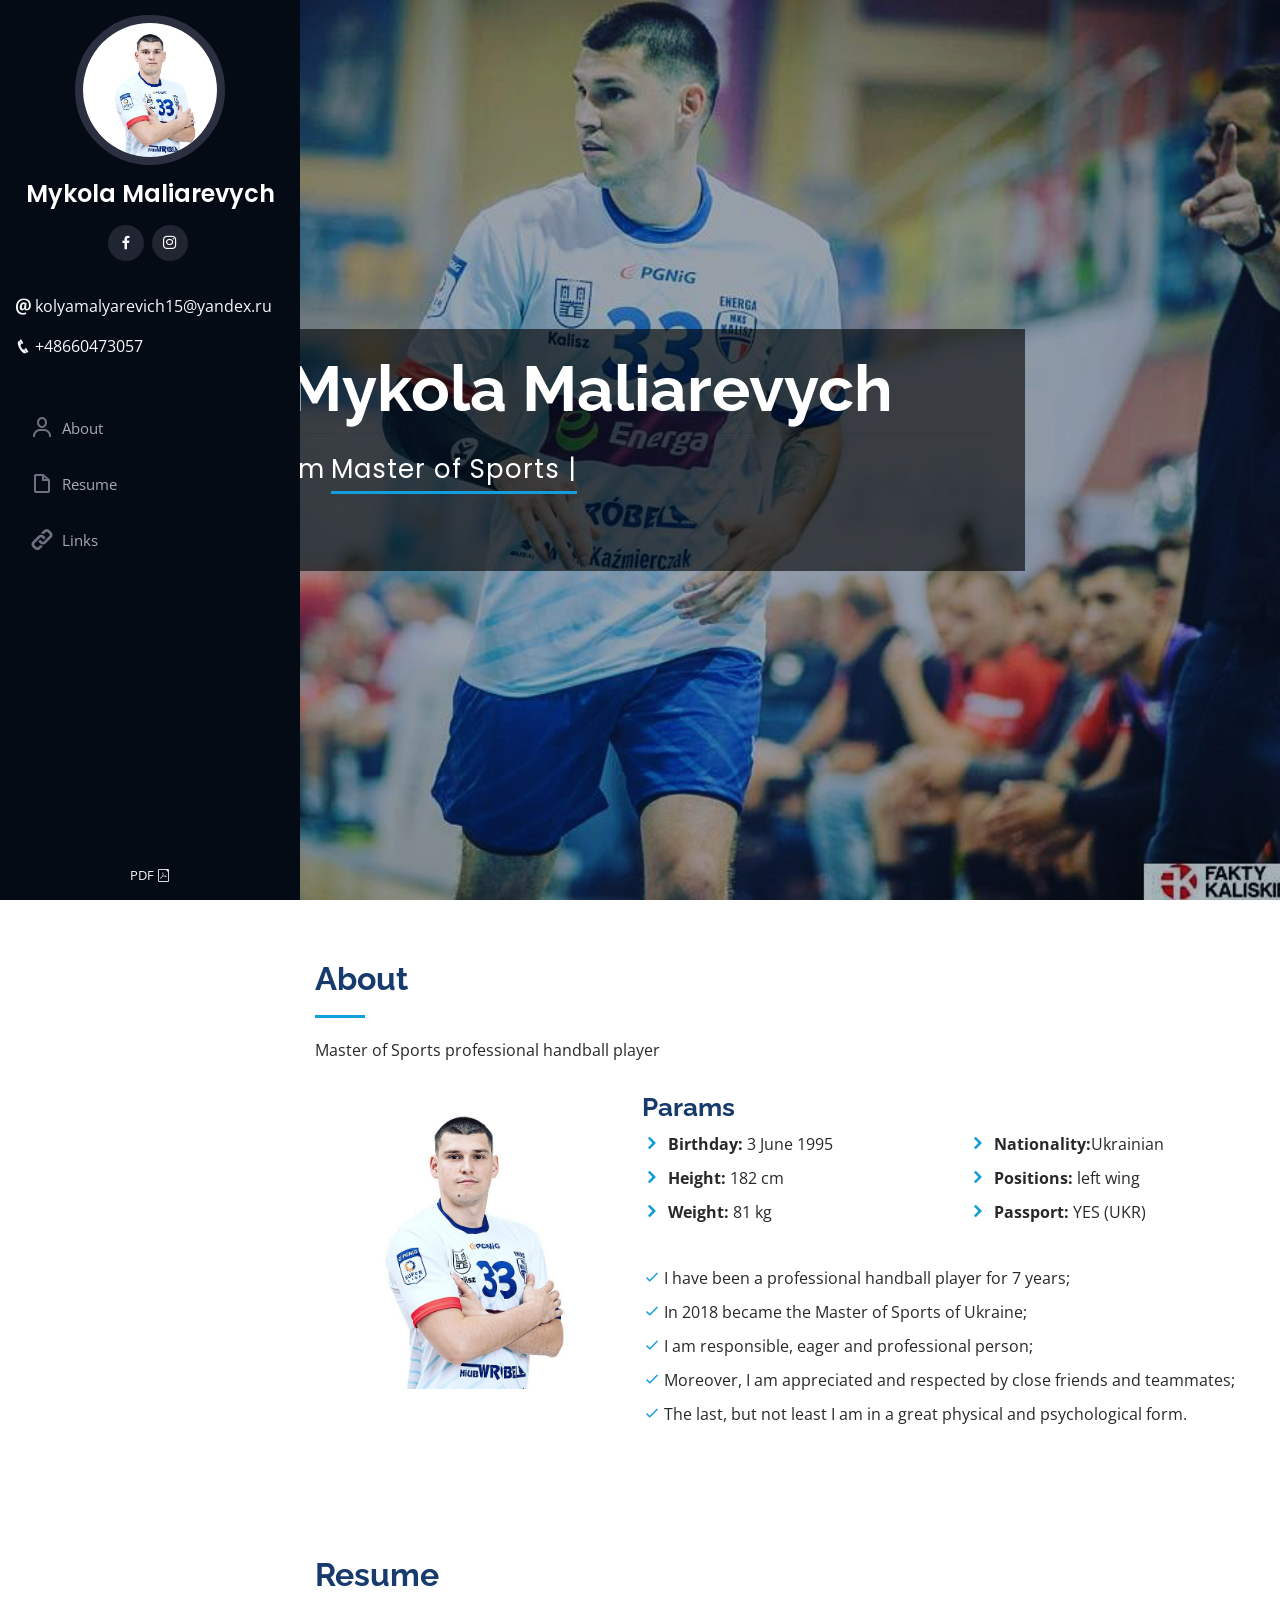
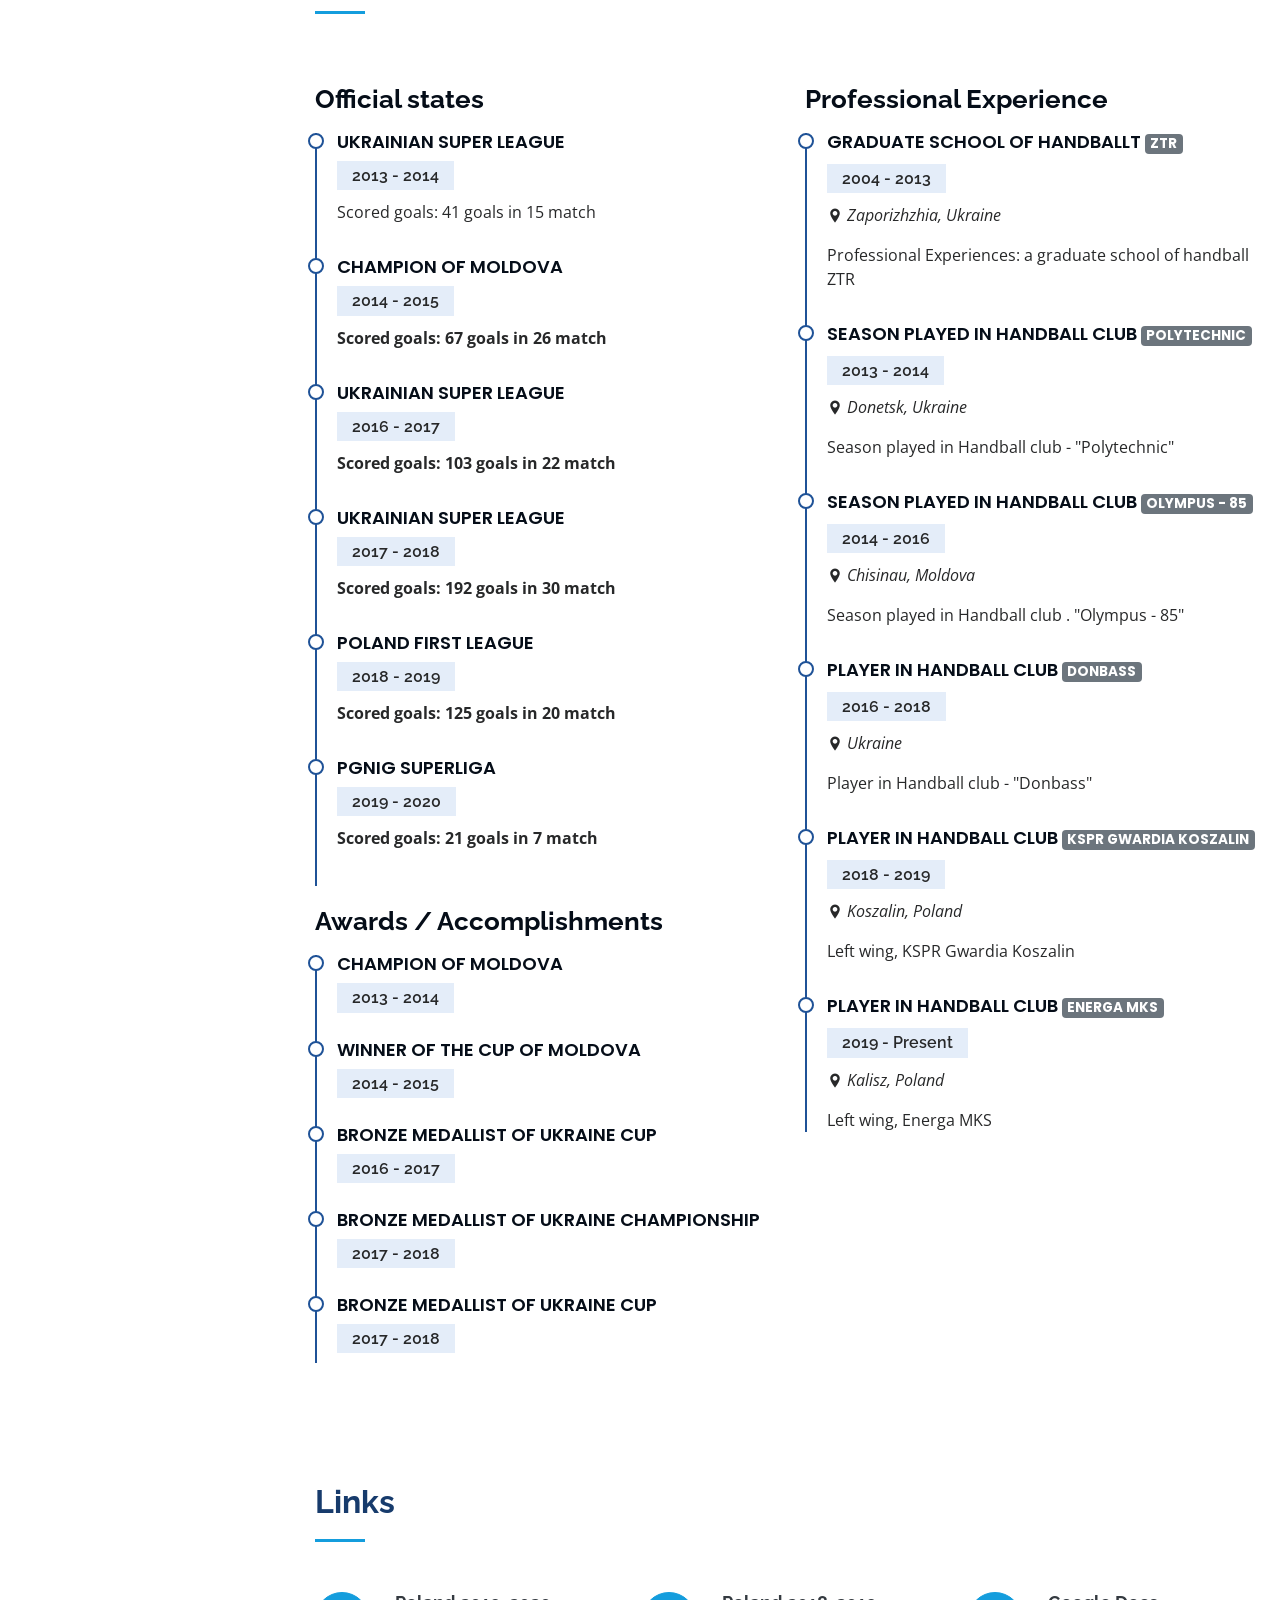
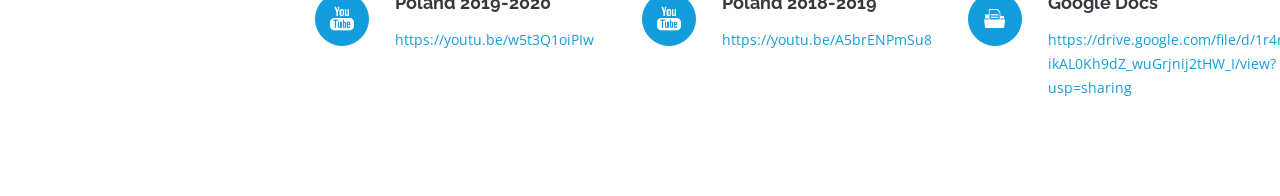
==== sergiy/index.html @ 2894f0d9 "init" ====
<!DOCTYPE html>
<html lang="en">

<head>
  <meta charset="utf-8">
  <meta content="width=device-width, initial-scale=1.0" name="viewport">

  <title>Mykola Maliarevych - CV</title>
  <meta content="" name="descriptison">
  <meta content="" name="keywords">

  <!-- Favicons -->
  <link href="assets/img/favicon.png" rel="icon">
  <link href="assets/img/apple-touch-icon.png" rel="apple-touch-icon">

  <!-- Google Fonts -->
  <link
    href="https://fonts.googleapis.com/css?family=Open+Sans:300,300i,400,400i,600,600i,700,700i|Raleway:300,300i,400,400i,500,500i,600,600i,700,700i|Poppins:300,300i,400,400i,500,500i,600,600i,700,700i"
    rel="stylesheet">

  <!-- Vendor CSS Files -->
  <link href="assets/vendor/bootstrap/css/bootstrap.min.css" rel="stylesheet">
  <link href="assets/vendor/icofont/icofont.min.css" rel="stylesheet">
  <link href="assets/vendor/boxicons/css/boxicons.min.css" rel="stylesheet">
  <link href="assets/vendor/venobox/venobox.css" rel="stylesheet">
  <link href="assets/vendor/owl.carousel/assets/owl.carousel.min.css" rel="stylesheet">
  <link href="assets/vendor/aos/aos.css" rel="stylesheet">

  <!-- Template Main CSS File -->
  <link href="assets/css/style.css" rel="stylesheet">

  <!-- =======================================================
  * Template Name: iPortfolio - v1.2.1
  * Template URL: https://bootstrapmade.com/iportfolio-bootstrap-portfolio-websites-template/
  * Author: BootstrapMade.com
  * License: https://bootstrapmade.com/license/
  ======================================================== -->
</head>

<body>
  <!-- ======= Mobile nav toggle button ======= -->
  <button type="button" class="mobile-nav-toggle d-xl-none"><i class="icofont-navigation-menu"></i></button>

  <!-- ======= Header ======= -->
  <header id="header">
    <div class="d-flex flex-column">

      <div class="profile">
        <img src="assets/img/profile-img.jpg" alt="" class="img-fluid rounded-circle">
        <h1 class="text-light"><a href="index.html">Mykola Maliarevych</a></h1>
        <div class="social-links mt-3 text-center">
          <a href="https://www.facebook.com/kolya.malyarevich" class="facebook"><i class="bx bxl-facebook"></i></a>
          <a href="https://www.instagram.com/kolya_maliarevych/" class="instagram"><i class="bx bxl-instagram"></i></a>
          <!-- <a href="#" class="linkedin"><i class="bx bxl-linkedin"></i></a> -->
        </div>
        <div>
          <p class="text-light"><i class="icofont-ui-email"> </i> <span> kolyamalyarevich15@yandex.ru</span></p>
          <p class="text-light"><i class="icofont-phone"></i></i> <span> +48660473057</span></p>
        </div>
      </div>

      <nav class="nav-menu">
        <ul>
          <!-- <li class="active"><a href="#hero"><i class="bx bx-home"></i> <span>Home</span></a></li>  -->
          <li><a href="#about"><i class="bx bx-user"></i> <span>About</span></a></li>
          <li><a href="#resume"><i class="bx bx-file-blank"></i> <span>Resume</span></a></li>
          <li><a href="#links"><i class="icofont-link"></i> Links</a></li>

        </ul>
      </nav><!-- .nav-menu -->
      <button type="button" class="mobile-nav-toggle d-xl-none"><i class="icofont-navigation-menu"></i></button>

    </div>
  </header><!-- End Header -->
  <header id="header2">
    <div class="d-flex flex-column">

      <div class="profile">
        <img src="assets/img/profile-img.jpg" alt="" class="img-fluid rounded-circle">
        <h1 class="text-light"><a href="index.html">Mykola Maliarevych</a></h1>
        <div class="social-links mt-3 text-center">
          <a href="https://www.facebook.com/kolya.malyarevich" class="facebook"><i class="bx bxl-facebook"></i></a>
          <a href="https://www.instagram.com/kolya_maliarevych/" class="instagram"><i class="bx bxl-instagram"></i></a>
          <!-- <a href="#" class="linkedin"><i class="bx bxl-linkedin"></i></a> -->
        </div>
        <hr>
        <div>
          <p class="text-light"><i class="icofont-ui-email"> </i> <span> kolyamalyarevich15@yandex.ru</span></p>
          <p class="text-light"><i class="icofont-phone"></i></i> <span> +48660473057</span></p>
        </div>
      </div>

      <nav class="nav-menu">
        <ul>
          <!-- <li class="active"><a href="#hero"><i class="bx bx-home"></i> <span>Home</span></a></li>  -->
          <li><a href="#about"><i class="bx bx-user"></i> <span>About</span></a></li>
          <li><a href="#resume"><i class="bx bx-file-blank"></i> <span>Resume</span></a></li>
          <li><a href="#links"><i class="icofont-link"></i> Links</a></li>

        </ul>
      </nav><!-- .nav-menu -->
      <button type="button" class="mobile-nav-toggle d-xl-none"><i class="icofont-navigation-menu"></i></button>

    </div>
  </header><!-- End Header -->

  <!-- ======= Hero Section ======= -->
  <section id="hero" class="d-flex flex-column justify-content-center align-items-center">
    <div class="hero-container" data-aos="fade-in">
      <h1>Mykola Maliarevych</h1>
      <hr>
      <!-- <p>I'm <b>Master of Sports professional handball player</b></p> -->
      <p>I'm <span class="typed" data-typed-items="Master of Sports professional handball player"></span></p>
    </div>
  </section><!-- End Hero -->

  <main id="main">

    <!-- ======= About Section ======= -->
    <section id="about" class="about">
      <div class="container">

        <div class="section-title">
          <h2>About</h2>
          <p>Master of Sports professional handball player</p>
        </div>

        <div class="row">
          <div class="col-lg-4" data-aos="fade-right">
            <img src="assets/img/profile-img.jpg" class="img-fluid" alt="">
          </div>
          <div class="col-lg-8 pt-4 pt-lg-0 content" data-aos="fade-left">
            <h3>Params</h3>
            <div class="row">
              <div class="col-lg-6">
                <ul>
                  <li><i class="icofont-rounded-right"></i> <strong>Birthday:</strong> 3 June 1995</li>
                  <li><i class="icofont-rounded-right"></i> <strong>Height:</strong> 182 cm</li>
                  <li><i class="icofont-rounded-right"></i> <strong>Weight:</strong> 81 kg</li>
                </ul>
              </div>
              <div class="col-lg-6">
                <ul>
                  <li><i class="icofont-rounded-right"></i> <strong>Nationality:</strong>Ukrainian</li>
                  <li><i class="icofont-rounded-right"></i> <strong>Positions:</strong> left wing</li>
                  <li><i class="icofont-rounded-right"></i> <strong>Passport:</strong> YES (UKR)</li>
                </ul>
              </div>
            </div>
            <p>
              <ul class="list-group">
                <li><i class="icofont-check-alt"></i>I have been a professional handball player for 7 years;</li>
                <li><i class="icofont-check-alt"></i>In 2018 became the Master of Sports of Ukraine;</li>
                <li><i class="icofont-check-alt"></i>I am responsible, eager and professional person;</li>
                <li><i class="icofont-check-alt"></i>Moreover, I am appreciated and respected by close friends and teammates;</li>
                <li><i class="icofont-check-alt"></i>The last, but not least I am in a great physical and psychological form.</li>
              </ul>
            </p>
          </div>
        </div>

      </div>
    </section><!-- End About Section -->

    <!-- ======= Facts Section ======= -->
    <!-- <section id="facts" class="facts">
      <div class="container">

        <div class="section-title">
          <h2>Facts</h2>
          <p>Magnam dolores commodi suscipit. Necessitatibus eius consequatur ex aliquid fuga eum quidem. Sit sint
            consectetur velit. Quisquam quos quisquam cupiditate. Et nemo qui impedit suscipit alias ea. Quia fugiat sit
            in iste officiis commodi quidem hic quas.</p>
        </div>

        <div class="row no-gutters">

          <div class="col-lg-3 col-md-6 d-md-flex align-items-md-stretch" data-aos="fade-up">
            <div class="count-box">
              <i class="icofont-simple-smile"></i>
              <span data-toggle="counter-up">232</span>
              <p><strong>Happy Clients</strong> consequuntur quae</p>
            </div>
          </div>

          <div class="col-lg-3 col-md-6 d-md-flex align-items-md-stretch" data-aos="fade-up" data-aos-delay="100">
            <div class="count-box">
              <i class="icofont-document-folder"></i>
              <span data-toggle="counter-up">521</span>
              <p><strong>Projects</strong> adipisci atque cum quia aut</p>
            </div>
          </div>

          <div class="col-lg-3 col-md-6 d-md-flex align-items-md-stretch" data-aos="fade-up" data-aos-delay="200">
            <div class="count-box">
              <i class="icofont-live-support"></i>
              <span data-toggle="counter-up">1,463</span>
              <p><strong>Hours Of Support</strong> aut commodi quaerat</p>
            </div>
          </div>

          <div class="col-lg-3 col-md-6 d-md-flex align-items-md-stretch" data-aos="fade-up" data-aos-delay="300">
            <div class="count-box">
              <i class="icofont-users-alt-5"></i>
              <span data-toggle="counter-up">15</span>
              <p><strong>Hard Workers</strong> rerum asperiores dolor</p>
            </div>
          </div>

        </div>

      </div>
    </section> -->
    <!-- End Facts Section -->

    <!-- ======= Skills Section ======= -->
    <!-- <section id="skills" class="skills section-bg">
      <div class="container">

        <div class="section-title">
          <h2>Skills</h2>
          <p>Magnam dolores commodi suscipit. Necessitatibus eius consequatur ex aliquid fuga eum quidem. Sit sint
            consectetur velit. Quisquam quos quisquam cupiditate. Et nemo qui impedit suscipit alias ea. Quia fugiat sit
            in iste officiis commodi quidem hic quas.</p>
        </div>

        <div class="row skills-content">

          <div class="col-lg-6" data-aos="fade-up">

            <div class="progress">
              <span class="skill">HTML <i class="val">100%</i></span>
              <div class="progress-bar-wrap">
                <div class="progress-bar" role="progressbar" aria-valuenow="100" aria-valuemin="0" aria-valuemax="100">
                </div>
              </div>
            </div>

            <div class="progress">
              <span class="skill">CSS <i class="val">90%</i></span>
              <div class="progress-bar-wrap">
                <div class="progress-bar" role="progressbar" aria-valuenow="90" aria-valuemin="0" aria-valuemax="100">
                </div>
              </div>
            </div>

            <div class="progress">
              <span class="skill">JavaScript <i class="val">75%</i></span>
              <div class="progress-bar-wrap">
                <div class="progress-bar" role="progressbar" aria-valuenow="75" aria-valuemin="0" aria-valuemax="100">
                </div>
              </div>
            </div>

          </div>

          <div class="col-lg-6" data-aos="fade-up" data-aos-delay="100">

            <div class="progress">
              <span class="skill">PHP <i class="val">80%</i></span>
              <div class="progress-bar-wrap">
                <div class="progress-bar" role="progressbar" aria-valuenow="80" aria-valuemin="0" aria-valuemax="100">
                </div>
              </div>
            </div>

            <div class="progress">
              <span class="skill">WordPress/CMS <i class="val">90%</i></span>
              <div class="progress-bar-wrap">
                <div class="progress-bar" role="progressbar" aria-valuenow="90" aria-valuemin="0" aria-valuemax="100">
                </div>
              </div>
            </div>

            <div class="progress">
              <span class="skill">Photoshop <i class="val">55%</i></span>
              <div class="progress-bar-wrap">
                <div class="progress-bar" role="progressbar" aria-valuenow="55" aria-valuemin="0" aria-valuemax="100">
                </div>
              </div>
            </div>

          </div>

        </div>

      </div>
    </section> -->
    <!-- End Skills Section -->

    <!-- ======= Resume Section ======= -->
    <section id="resume" class="resume">
      <div class="container">

        <div class="section-title">
          <h2>Resume</h2>
          <p></p>
        </div>

        <div class="row">
          <div class="col-lg-6" data-aos="fade-right">

            <h3 class="resume-title">Official states</h3>
            <div class="resume-item">
              <h4>Ukrainian Super league</h4>
              <h5>2013 - 2014</h5>
              <p>Scored goals: 41 goals in 15 match</p>
            </div>
            <div class="resume-item">
              <h4>Champion of Moldova</h4>
              <h5>2014 - 2015</h5>
              <p><b>Scored goals: 67 goals in 26 match</b></p>
            </div>
            <div class="resume-item">
              <h4>Ukrainian Super league</h4>
              <h5>2016 - 2017</h5>
              <p><b>Scored goals: 103 goals in 22 match</b></p>
            </div>
            <div class="resume-item">
              <h4>Ukrainian Super league</h4>
              <h5>2017 - 2018</h5>
              <p><b>Scored goals: 192 goals in 30 match</b></p>
            </div>
            <div class="resume-item">
              <h4>Poland first league</h4>
              <h5>2018 - 2019</h5>
              <p><b>Scored goals: 125 goals in 20 match</b></p>
            </div>
            <div class="resume-item">
              <h4>PGNiG Superliga</h4>
              <h5>2019 - 2020</h5>
              <p><b>Scored goals: 21 goals in 7 match</b></p>
            </div>
            
            <h3 class="resume-title">Awards / Accomplishments</h3>
            <div class="resume-item">
              <h4>Champion of Moldova</h4>
              <h5>2013 - 2014</h5>
            </div>
            <div class="resume-item">
              <h4>Winner of the Cup of Moldova</h4>
              <h5>2014 - 2015</h5>
            </div>
            <div class="resume-item">
              <h4>Bronze medallist of Ukraine Cup</h4>
              <h5>2016 - 2017</h5>
            </div>
            <div class="resume-item">
              <h4>Bronze medallist of Ukraine championship</h4>
              <h5>2017 - 2018</h5>
            </div>
            <div class="resume-item">
              <h4>Bronze medallist of Ukraine Cup</h4>
              <h5>2017 - 2018</h5>
            </div>
          </div>
          <div class="col-lg-6" data-aos="fade-left" data-aos-delay="100">
            <h3 class="resume-title">Professional Experience</h3>
            <div class="resume-item">
              <h4>Graduate School of Handballt <span class="badge badge-secondary">ZTR</span></h4>
              <h5>2004 - 2013</h5>
              <p><i class="icofont-location-pin"></i> <em> Zaporizhzhia, Ukraine</em></p>
              <p>Professional Experiences: a graduate school of handball ZTR</p>
            </div>
            <div class="resume-item">
              <h4>Season Played in Handball club <span class="badge badge-secondary">Polytechnic</span></h4>
              <h5>2013 - 2014</h5>
              <p><i class="icofont-location-pin"></i> <em> Donetsk, Ukraine</em></p>
              <p>Season played in Handball club - "Polytechnic"</p>
            </div>
            <div class="resume-item">
              <h4>Season Played in Handball club <span class="badge badge-secondary">Olympus - 85</span></h4>
              <h5>2014 - 2016</h5>
              <p><i class="icofont-location-pin"></i> <em> Chisinau, Moldova</em></p>
              <p>Season played in Handball club . "Olympus - 85"</p>
            </div>
            <div class="resume-item">
              <h4>Player in Handball club <span class="badge badge-secondary">Donbass</span></h4>
              <h5>2016 - 2018</h5>
              <p><i class="icofont-location-pin"></i> <em> Ukraine</em></p>
              <p>Player in Handball club - "Donbass"</p>
            </div>
            <div class="resume-item">
              <h4>Player in Handball club <span class="badge badge-secondary">KSPR Gwardia Koszalin</span></h4>
              <h5>2018 - 2019</h5>
              <p><i class="icofont-location-pin"></i> <em> Koszalin, Poland</em></p>
              <p>Left wing, KSPR Gwardia Koszalin</p>
            </div>
            <div class="resume-item">
              <h4>Player in Handball club <span class="badge badge-secondary">Energa MKS</span></h4>
              <h5>2019 - Present</h5>
              <p><i class="icofont-location-pin"></i> <em> Kalisz, Poland</em></p>
              <p>Left wing, Energa MKS</p>
            </div>
          </div>
        </div>

      </div>
    </section><!-- End Resume Section -->

    <!-- ======= Portfolio Section ======= -->
    <!-- <section id="portfolio" class="portfolio section-bg">
      <div class="container">

        <div class="section-title">
          <h2>Portfolio</h2>
          <p>Magnam dolores commodi suscipit. Necessitatibus eius consequatur ex aliquid fuga eum quidem. Sit sint consectetur velit. Quisquam quos quisquam cupiditate. Et nemo qui impedit suscipit alias ea. Quia fugiat sit in iste officiis commodi quidem hic quas.</p>
        </div>

        <div class="row" data-aos="fade-up">
          <div class="col-lg-12 d-flex justify-content-center">
            <ul id="portfolio-flters">
              <li data-filter="*" class="filter-active">All</li>
              <li data-filter=".filter-app">App</li>
              <li data-filter=".filter-card">Card</li>
              <li data-filter=".filter-web">Web</li>
            </ul>
          </div>
        </div>

        <div class="row portfolio-container" data-aos="fade-up" data-aos-delay="100">

          <div class="col-lg-4 col-md-6 portfolio-item filter-app">
            <div class="portfolio-wrap">
              <img src="assets/img/portfolio/portfolio-1.jpg" class="img-fluid" alt="">
              <div class="portfolio-links">
                <a href="assets/img/portfolio/portfolio-1.jpg" data-gall="portfolioGallery" class="venobox" title="App 1"><i class="bx bx-plus"></i></a>
                <a href="#" title="More Details"><i class="bx bx-link"></i></a>
              </div>
            </div>
          </div>

          <div class="col-lg-4 col-md-6 portfolio-item filter-web">
            <div class="portfolio-wrap">
              <img src="assets/img/portfolio/portfolio-2.jpg" class="img-fluid" alt="">
              <div class="portfolio-links">
                <a href="assets/img/portfolio/portfolio-2.jpg" data-gall="portfolioGallery" class="venobox" title="Web 3"><i class="bx bx-plus"></i></a>
                <a href="#" title="More Details"><i class="bx bx-link"></i></a>
              </div>
            </div>
          </div>

          <div class="col-lg-4 col-md-6 portfolio-item filter-app">
            <div class="portfolio-wrap">
              <img src="assets/img/portfolio/portfolio-3.jpg" class="img-fluid" alt="">
              <div class="portfolio-links">
                <a href="assets/img/portfolio/portfolio-3.jpg" data-gall="portfolioGallery" class="venobox" title="App 2"><i class="bx bx-plus"></i></a>
                <a href="#" title="More Details"><i class="bx bx-link"></i></a>
              </div>
            </div>
          </div>

          <div class="col-lg-4 col-md-6 portfolio-item filter-card">
            <div class="portfolio-wrap">
              <img src="assets/img/portfolio/portfolio-4.jpg" class="img-fluid" alt="">
              <div class="portfolio-links">
                <a href="assets/img/portfolio/portfolio-4.jpg" data-gall="portfolioGallery" class="venobox" title="Card 2"><i class="bx bx-plus"></i></a>
                <a href="#" title="More Details"><i class="bx bx-link"></i></a>
              </div>
            </div>
          </div>

          <div class="col-lg-4 col-md-6 portfolio-item filter-web">
            <div class="portfolio-wrap">
              <img src="assets/img/portfolio/portfolio-5.jpg" class="img-fluid" alt="">
              <div class="portfolio-links">
                <a href="assets/img/portfolio/portfolio-5.jpg" data-gall="portfolioGallery" class="venobox" title="Web 2"><i class="bx bx-plus"></i></a>
                <a href="#" title="More Details"><i class="bx bx-link"></i></a>
              </div>
            </div>
          </div>

          <div class="col-lg-4 col-md-6 portfolio-item filter-app">
            <div class="portfolio-wrap">
              <img src="assets/img/portfolio/portfolio-6.jpg" class="img-fluid" alt="">
              <div class="portfolio-links">
                <a href="assets/img/portfolio/portfolio-6.jpg" data-gall="portfolioGallery" class="venobox" title="App 3"><i class="bx bx-plus"></i></a>
                <a href="#" title="More Details"><i class="bx bx-link"></i></a>
              </div>
            </div>
          </div>

          <div class="col-lg-4 col-md-6 portfolio-item filter-card">
            <div class="portfolio-wrap">
              <img src="assets/img/portfolio/portfolio-7.jpg" class="img-fluid" alt="">
              <div class="portfolio-links">
                <a href="assets/img/portfolio/portfolio-7.jpg" data-gall="portfolioGallery" class="venobox" title="Card 1"><i class="bx bx-plus"></i></a>
                <a href="#" title="More Details"><i class="bx bx-link"></i></a>
              </div>
            </div>
          </div>

          <div class="col-lg-4 col-md-6 portfolio-item filter-card">
            <div class="portfolio-wrap">
              <img src="assets/img/portfolio/portfolio-8.jpg" class="img-fluid" alt="">
              <div class="portfolio-links">
                <a href="assets/img/portfolio/portfolio-8.jpg" data-gall="portfolioGallery" class="venobox" title="Card 3"><i class="bx bx-plus"></i></a>
                <a href="#" title="More Details"><i class="bx bx-link"></i></a>
              </div>
            </div>
          </div>

          <div class="col-lg-4 col-md-6 portfolio-item filter-web">
            <div class="portfolio-wrap">
              <img src="assets/img/portfolio/portfolio-9.jpg" class="img-fluid" alt="">
              <div class="portfolio-links">
                <a href="assets/img/portfolio/portfolio-9.jpg" data-gall="portfolioGallery" class="venobox" title="Web 3"><i class="bx bx-plus"></i></a>
                <a href="#" title="More Details"><i class="bx bx-link"></i></a>
              </div>
            </div>
          </div>

        </div>

      </div>
    </section> -->
    <!-- End Portfolio Section -->

    <!-- ======= Services Section ======= -->
    <section id="links" class="services">
      <div class="container">

        <div class="section-title">
          <h2>Links</h2>
        </div>

        <div class="row">
          <div class="col-lg-4 col-md-6 icon-box" data-aos="fade-up">
            <a href="https://youtu.be/w5t3Q1oiPIw"><div class="icon"><i class="icofont-brand-youtube"></i></div></a>
            <h4 class="title"><a href="https://youtu.be/w5t3Q1oiPIw">Poland 2019-2020</a></h4>
            <p class="description"><a href="https://youtu.be/w5t3Q1oiPIw">https://youtu.be/w5t3Q1oiPIw</a></p>
          </div>
          <div class="col-lg-4 col-md-6 icon-box" data-aos="fade-up">
            <a href="https://youtu.be/A5brENPmSu8"><div class="icon"><i class="icofont-brand-youtube"></i></div></a>
            <h4 class="title"><a href="https://youtu.be/A5brENPmSu8">Poland 2018-2019</a></h4>
            <p class="description"><a href="https://youtu.be/A5brENPmSu8">https://youtu.be/A5brENPmSu8</a></p>
          </div>
          <div class="col-lg-4 col-md-6 icon-box" data-aos="fade-up" data-aos-delay="100">
            <a href="https://drive.google.com/file/d/1r4r_bP-ikAL0Kh9dZ_wuGrjnij2tHW_I/view?usp=sharing"></a><div class="icon"><i class="icofont-document-folder"></i></div><a href="https://drive.google.com/file/d/1r4r_bP-ikAL0Kh9dZ_wuGrjnij2tHW_I/view?usp=sharing"></a>
            <h4 class="title"><a href="https://drive.google.com/file/d/1r4r_bP-ikAL0Kh9dZ_wuGrjnij2tHW_I/view?usp=sharing">Google Docs</a></h4>
            <p class="description"><a href="https://drive.google.com/file/d/1r4r_bP-ikAL0Kh9dZ_wuGrjnij2tHW_I/view?usp=sharing">https://drive.google.com/file/d/1r4r_bP-ikAL0Kh9dZ_wuGrjnij2tHW_I/view?usp=sharing</a></p>
          </div>
        </div>

      </div>
    </section><!-- End Services Section -->

    <!-- ======= Testimonials Section ======= -->
    <!-- <section id="testimonials" class="testimonials section-bg">
      <div class="container">

        <div class="section-title">
          <h2>Testimonials</h2>
          <p>Magnam dolores commodi suscipit. Necessitatibus eius consequatur ex aliquid fuga eum quidem. Sit sint consectetur velit. Quisquam quos quisquam cupiditate. Et nemo qui impedit suscipit alias ea. Quia fugiat sit in iste officiis commodi quidem hic quas.</p>
        </div>

        <div class="owl-carousel testimonials-carousel">

          <div class="testimonial-item" data-aos="fade-up">
            <p>
              <i class="bx bxs-quote-alt-left quote-icon-left"></i>
              Proin iaculis purus consequat sem cure digni ssim donec porttitora entum suscipit rhoncus. Accusantium quam, ultricies eget id, aliquam eget nibh et. Maecen aliquam, risus at semper.
              <i class="bx bxs-quote-alt-right quote-icon-right"></i>
            </p>
            <img src="assets/img/testimonials/testimonials-1.jpg" class="testimonial-img" alt="">
            <h3>Saul Goodman</h3>
            <h4>Ceo &amp; Founder</h4>
          </div>

          <div class="testimonial-item" data-aos="fade-up" data-aos-delay="100">
            <p>
              <i class="bx bxs-quote-alt-left quote-icon-left"></i>
              Export tempor illum tamen malis malis eram quae irure esse labore quem cillum quid cillum eram malis quorum velit fore eram velit sunt aliqua noster fugiat irure amet legam anim culpa.
              <i class="bx bxs-quote-alt-right quote-icon-right"></i>
            </p>
            <img src="assets/img/testimonials/testimonials-2.jpg" class="testimonial-img" alt="">
            <h3>Sara Wilsson</h3>
            <h4>Designer</h4>
          </div>

          <div class="testimonial-item" data-aos="fade-up" data-aos-delay="200">
            <p>
              <i class="bx bxs-quote-alt-left quote-icon-left"></i>
              Enim nisi quem export duis labore cillum quae magna enim sint quorum nulla quem veniam duis minim tempor labore quem eram duis noster aute amet eram fore quis sint minim.
              <i class="bx bxs-quote-alt-right quote-icon-right"></i>
            </p>
            <img src="assets/img/testimonials/testimonials-3.jpg" class="testimonial-img" alt="">
            <h3>Jena Karlis</h3>
            <h4>Store Owner</h4>
          </div>

          <div class="testimonial-item" data-aos="fade-up" data-aos-delay="300">
            <p>
              <i class="bx bxs-quote-alt-left quote-icon-left"></i>
              Fugiat enim eram quae cillum dolore dolor amet nulla culpa multos export minim fugiat minim velit minim dolor enim duis veniam ipsum anim magna sunt elit fore quem dolore labore illum veniam.
              <i class="bx bxs-quote-alt-right quote-icon-right"></i>
            </p>
            <img src="assets/img/testimonials/testimonials-4.jpg" class="testimonial-img" alt="">
            <h3>Matt Brandon</h3>
            <h4>Freelancer</h4>
          </div>

          <div class="testimonial-item" data-aos="fade-up" data-aos-delay="400">
            <p>
              <i class="bx bxs-quote-alt-left quote-icon-left"></i>
              Quis quorum aliqua sint quem legam fore sunt eram irure aliqua veniam tempor noster veniam enim culpa labore duis sunt culpa nulla illum cillum fugiat legam esse veniam culpa fore nisi cillum quid.
              <i class="bx bxs-quote-alt-right quote-icon-right"></i>
            </p>
            <img src="assets/img/testimonials/testimonials-5.jpg" class="testimonial-img" alt="">
            <h3>John Larson</h3>
            <h4>Entrepreneur</h4>
          </div>

        </div>

      </div>
    </section> -->
    <!-- End Testimonials Section -->

    <!-- ======= Contact Section ======= -->
    <!-- <section id="contact" class="contact">
      <div class="container">

        <div class="section-title">
          <h2>Contact</h2>
          <p>Magnam dolores commodi suscipit. Necessitatibus eius consequatur ex aliquid fuga eum quidem. Sit sint consectetur velit. Quisquam quos quisquam cupiditate. Et nemo qui impedit suscipit alias ea. Quia fugiat sit in iste officiis commodi quidem hic quas.</p>
        </div>

        <div class="row" data-aos="fade-in">

          <div class="col-lg-5 d-flex align-items-stretch">
            <div class="info">
              <div class="address">
                <i class="icofont-google-map"></i>
                <h4>Location:</h4>
                <p>A108 Adam Street, New York, NY 535022</p>
              </div>

              <div class="email">
                <i class="icofont-envelope"></i>
                <h4>Email:</h4>
                <p>info@example.com</p>
              </div>

              <div class="phone">
                <i class="icofont-phone"></i>
                <h4>Call:</h4>
                <p>+1 5589 55488 55s</p>
              </div>

              <iframe src="https://www.google.com/maps/embed?pb=!1m14!1m8!1m3!1d12097.433213460943!2d-74.0062269!3d40.7101282!3m2!1i1024!2i768!4f13.1!3m3!1m2!1s0x0%3A0xb89d1fe6bc499443!2sDowntown+Conference+Center!5e0!3m2!1smk!2sbg!4v1539943755621" frameborder="0" style="border:0; width: 100%; height: 290px;" allowfullscreen></iframe>
            </div>

          </div>

          <div class="col-lg-7 mt-5 mt-lg-0 d-flex align-items-stretch">
            <form action="forms/contact.php" method="post" role="form" class="php-email-form">
              <div class="form-row">
                <div class="form-group col-md-6">
                  <label for="name">Your Name</label>
                  <input type="text" name="name" class="form-control" id="name" data-rule="minlen:4" data-msg="Please enter at least 4 chars" />
                  <div class="validate"></div>
                </div>
                <div class="form-group col-md-6">
                  <label for="name">Your Email</label>
                  <input type="email" class="form-control" name="email" id="email" data-rule="email" data-msg="Please enter a valid email" />
                  <div class="validate"></div>
                </div>
              </div>
              <div class="form-group">
                <label for="name">Subject</label>
                <input type="text" class="form-control" name="subject" id="subject" data-rule="minlen:4" data-msg="Please enter at least 8 chars of subject" />
                <div class="validate"></div>
              </div>
              <div class="form-group">
                <label for="name">Message</label>
                <textarea class="form-control" name="message" rows="10" data-rule="required" data-msg="Please write something for us"></textarea>
                <div class="validate"></div>
              </div>
              <div class="mb-3">
                <div class="loading">Loading</div>
                <div class="error-message"></div>
                <div class="sent-message">Your message has been sent. Thank you!</div>
              </div>
              <div class="text-center"><button type="submit">Send Message</button></div>
            </form>
          </div>

        </div>

      </div>
    </section>
    End Contact Section -->

  </main><!-- End #main -->

  <!-- ======= Footer ======= -->
  <footer id="footer">
    <div class="container">
      <div class="copyright">
        <!-- &copy; Copyright <strong><span>iPortfolio</span></strong> -->
      </div>
      <div class="credits">
        <!-- All the links in the footer should remain intact. -->
        <!-- You can delete the links only if you purchased the pro version. -->
        <!-- Licensing information: https://bootstrapmade.com/license/ -->
        <!-- Purchase the pro version with working PHP/AJAX contact form: https://bootstrapmade.com/iportfolio-bootstrap-portfolio-websites-template/ -->
        <a href="Mykola Maliarevych - CV.pdf" class="text-light">PDF  <i class="icofont-file-pdf"></i> </a>
      </div>
    </div>
  </footer><!-- End  Footer -->

  <a href="#" class="back-to-top"><i class="icofont-simple-up"></i></a>

  <!-- Vendor JS Files -->
  <script src="assets/vendor/jquery/jquery.min.js"></script>
  <script src="assets/vendor/bootstrap/js/bootstrap.bundle.min.js"></script>
  <script src="assets/vendor/jquery.easing/jquery.easing.min.js"></script>
  <script src="assets/vendor/php-email-form/validate.js"></script>
  <script src="assets/vendor/waypoints/jquery.waypoints.min.js"></script>
  <script src="assets/vendor/counterup/counterup.min.js"></script>
  <script src="assets/vendor/isotope-layout/isotope.pkgd.min.js"></script>
  <script src="assets/vendor/venobox/venobox.min.js"></script>
  <script src="assets/vendor/owl.carousel/owl.carousel.min.js"></script>
  <script src="assets/vendor/typed.js/typed.min.js"></script>
  <script src="assets/vendor/aos/aos.js"></script>

  <!-- Template Main JS File -->
  <script src="assets/js/main.js"></script>

</body>

</html>
---- sergiy/assets/css/style.css ----
/**
* Template Name: iPortfolio - v1.2.1
* Template URL: https://bootstrapmade.com/iportfolio-bootstrap-portfolio-websites-template/
* Author: BootstrapMade.com
* License: https://bootstrapmade.com/license/
*/

/*--------------------------------------------------------------
# General
--------------------------------------------------------------*/
body {
  font-family: "Open Sans", sans-serif;
  color: #272829;
}

a {
  color: #149ddd;
}

a:hover {
  color: #37b3ed;
  text-decoration: none;
}

h1, h2, h3, h4, h5, h6 {
  font-family: "Raleway", sans-serif;
}

/*--------------------------------------------------------------
# Back to top button
--------------------------------------------------------------*/
.back-to-top {
  position: fixed;
  display: none;
  width: 40px;
  height: 40px;
  border-radius: 50px;
  right: 15px;
  bottom: 15px;
  background: #149ddd;
  color: #fff;
  transition: display 0.5s ease-in-out;
  z-index: 99999;
}

.back-to-top i {
  font-size: 24px;
  position: absolute;
  top: 7px;
  left: 8px;
}

.back-to-top:hover {
  color: #fff;
  background: #2eafec;
  transition: background 0.2s ease-in-out;
}

/*--------------------------------------------------------------
# Header
--------------------------------------------------------------*/
#header {
  position: absolute;
  top: 0;
  left: 0;
  bottom: 0;
  width: 300px;
  transition: all ease-in-out 0.5s;
  z-index: 9997;
  transition: all 0.5s;
  padding: 0 15px;
  background: #040b14;
  overflow-y: auto;
}

#header .profile img {
  margin: 15px auto;
  display: block;
  width: 150px;
  border: 8px solid #2c2f3f;
}

#header .profile h1 {
  font-size: 24px;
  margin: 0;
  padding: 0;
  font-weight: 600;
  -moz-text-align-last: center;
  text-align-last: center;
  font-family: "Poppins", sans-serif;
}

#header .profile h1 a, #header .profile h1 a:hover {
  color: #fff;
  text-decoration: none;
}

#header .profile .social-links a {
  font-size: 18px;
  display: inline-block;
  background: #212431;
  color: #fff;
  line-height: 1;
  padding: 8px 0;
  margin-right: 4px;
  border-radius: 50%;
  text-align: center;
  width: 36px;
  height: 36px;
  transition: 0.3s;
}

#header .profile .social-links a:hover {
  background: #149ddd;
  color: #fff;
  text-decoration: none;
}

#main {
  margin-left: 300px;
}

@media (max-width: 1199px) {
  #header {
    left: -300px;
  }
  #main {
    margin-left: 0;
  }
}
/*--------------------------------------------------------------
# Header
--------------------------------------------------------------*/
#header2 {
  position: fixed;
  top: 0;
  left: 0;
  bottom: 0;
  width: 300px;
  transition: all ease-in-out 0.5s;
  z-index: 9997;
  transition: all 0.5s;
  padding: 0 15px;
  background: #040b14;
  overflow-y: auto;
}

#header2 .profile img {
  margin: 15px auto;
  display: block;
  width: 150px;
  border: 8px solid #2c2f3f;
}

#header2 .profile h1 {
  font-size: 24px;
  margin: 0;
  padding: 0;
  font-weight: 600;
  -moz-text-align-last: center;
  text-align-last: center;
  font-family: "Poppins", sans-serif;
}

#header2 .profile h1 a, #header .profile h1 a:hover {
  color: #fff;
  text-decoration: none;
}

#header2 .profile .social-links a {
  font-size: 18px;
  display: inline-block;
  background: #212431;
  color: #fff;
  line-height: 1;
  padding: 8px 0;
  margin-right: 4px;
  border-radius: 50%;
  text-align: center;
  width: 36px;
  height: 36px;
  transition: 0.3s;
}

#header2 .profile .social-links a:hover {
  background: #149ddd;
  color: #fff;
  text-decoration: none;
}

#main {
  margin-left: 300px;
}

@media (max-width: 1199px) {
  #header2 {
    left: -300px;
  }
  #main {
    margin-left: 0;
  }
}

/*--------------------------------------------------------------
# Navigation Menu
--------------------------------------------------------------*/
/* Desktop Navigation */
.nav-menu {
  padding-top: 30px;
}

.nav-menu * {
  margin: 0;
  padding: 0;
  list-style: none;
}

.nav-menu > ul > li {
  position: relative;
  white-space: nowrap;
}

.nav-menu a {
  display: flex;
  align-items: center;
  color: #a8a9b4;
  padding: 12px 15px;
  margin-bottom: 8px;
  transition: 0.3s;
  font-size: 15px;
}

.nav-menu a i {
  font-size: 24px;
  padding-right: 8px;
  color: #6f7180;
}

.nav-menu a:hover, .nav-menu .active > a, .nav-menu li:hover > a {
  text-decoration: none;
  color: #fff;
}

.nav-menu a:hover i, .nav-menu .active > a i, .nav-menu li:hover > a i {
  color: #149ddd;
}

/* Mobile Navigation */
.mobile-nav-toggle {
  position: fixed;
  right: 15px;
  top: 15px;
  z-index: 9998;
  border: 0;
  background: none;
  font-size: 24px;
  transition: all 0.4s;
  outline: none !important;
  line-height: 1;
  cursor: pointer;
  text-align: right;
}

.mobile-nav-toggle i {
  color: #149ddd;
}

.mobile-nav-active {
  overflow: hidden;
}

.mobile-nav-active #header {
  left: 0;
}

.mobile-nav-active .mobile-nav-toggle i {
  color: #fff;
}

/*--------------------------------------------------------------
# Hero Section
--------------------------------------------------------------*/
#hero {
  width: 100%;
  height: 100vh;
  background: url("../img/hero-bg.jpg") top center;
  background-size: cover;
}

#hero:before {
  content: "";
  background: rgba(5, 13, 24, 0.3);
  position: absolute;
  bottom: 0;
  top: 0;
  left: 0;
  right: 0;
  z-index: 1;
}

#hero .hero-container {
  position: relative;
  z-index: 2;
  min-width: 770px;
  max-width: 770px;
  min-height: 240px;
  background-color: #00000099;
  padding: 2rem;
  /* border-radius: 2rem; */
}

#hero h1 {
  margin: 0 0 10px 0;
  font-size: 64px;
  font-weight: 700;
  line-height: 56px;
  color: #fff;
}

#hero p {
  color: #fff;
  margin-bottom: 50px;
  font-size: 26px;
  font-family: "Poppins", sans-serif;
}

#hero p span {
  color: #fff;
  padding-bottom: 4px;
  letter-spacing: 1px;
  border-bottom: 3px solid #149ddd;
}

@media (min-width: 1024px) {
  #hero {
    background-attachment: fixed;
  }
}

@media (max-width: 768px) {
  #hero h1 {
    font-size: 28px;
    line-height: 36px;
  }
  #hero h2 {
    font-size: 18px;
    line-height: 24px;
    margin-bottom: 30px;
  }
}

/*--------------------------------------------------------------
# Sections General
--------------------------------------------------------------*/
section {
  padding: 60px 0;
  overflow: hidden;
}

.section-bg {
  background: #f5f8fd;
}

.section-title {
  padding-bottom: 30px;
}

.section-title h2 {
  font-size: 32px;
  font-weight: bold;
  margin-bottom: 20px;
  padding-bottom: 20px;
  position: relative;
  color: #173b6c;
}

.section-title h2::after {
  content: '';
  position: absolute;
  display: block;
  width: 50px;
  height: 3px;
  background: #149ddd;
  bottom: 0;
  left: 0;
}

.section-title p {
  margin-bottom: 0;
}

/*--------------------------------------------------------------
# About
--------------------------------------------------------------*/
.about .content h3 {
  font-weight: 700;
  font-size: 26px;
  color: #173b6c;
}

.about .content ul {
  list-style: none;
  padding: 0;
}

.about .content ul li {
  padding-bottom: 10px;
}

.about .content ul i {
  font-size: 20px;
  padding-right: 2px;
  color: #149ddd;
}

.about .content p:last-child {
  margin-bottom: 0;
}

/*--------------------------------------------------------------
# Facts
--------------------------------------------------------------*/
.facts {
  padding-bottom: 30px;
}

.facts .count-box {
  padding: 30px;
  width: 100%;
}

.facts .count-box i {
  display: block;
  font-size: 44px;
  color: #149ddd;
  float: left;
}

.facts .count-box span {
  font-size: 48px;
  line-height: 40px;
  display: block;
  font-weight: 700;
  color: #050d18;
  margin-left: 60px;
}

.facts .count-box p {
  padding: 15px 0 0 0;
  margin: 0 0 0 60px;
  font-family: "Raleway", sans-serif;
  font-size: 14px;
  color: #122f57;
}

.facts .count-box a {
  font-weight: 600;
  display: block;
  margin-top: 20px;
  color: #122f57;
  font-size: 15px;
  font-family: "Poppins", sans-serif;
  transition: ease-in-out 0.3s;
}

.facts .count-box a:hover {
  color: #1f5297;
}

/*--------------------------------------------------------------
# Akills
--------------------------------------------------------------*/
.skills .progress {
  height: 50px;
  display: block;
  background: none;
}

.skills .progress .skill {
  padding: 0;
  margin: 0 0 6px 0;
  text-transform: uppercase;
  display: block;
  font-weight: 600;
  font-family: "Poppins", sans-serif;
  color: #050d18;
}

.skills .progress .skill .val {
  float: right;
  font-style: normal;
}

.skills .progress-bar-wrap {
  background: #dce8f8;
}

.skills .progress-bar {
  width: 1px;
  height: 10px;
  transition: .9s;
  background-color: #149ddd;
}

/*--------------------------------------------------------------
# Resume
--------------------------------------------------------------*/
.resume .resume-title {
  font-size: 26px;
  font-weight: 700;
  margin-top: 20px;
  margin-bottom: 20px;
  color: #050d18;
}

.resume .resume-item {
  padding: 0 0 20px 20px;
  margin-top: -2px;
  border-left: 2px solid #1f5297;
  position: relative;
}

.resume .resume-item h4 {
  line-height: 18px;
  font-size: 18px;
  font-weight: 600;
  text-transform: uppercase;
  font-family: "Poppins", sans-serif;
  color: #050d18;
  margin-bottom: 10px;
}

.resume .resume-item h5 {
  font-size: 16px;
  background: #e4edf9;
  padding: 5px 15px;
  display: inline-block;
  font-weight: 600;
  margin-bottom: 10px;
}

.resume .resume-item ul {
  padding-left: 20px;
}

.resume .resume-item ul li {
  padding-bottom: 10px;
}

.resume .resume-item:last-child {
  padding-bottom: 0;
}

.resume .resume-item::before {
  content: "";
  position: absolute;
  width: 16px;
  height: 16px;
  border-radius: 50px;
  left: -9px;
  top: 0;
  background: #fff;
  border: 2px solid #1f5297;
}

/*--------------------------------------------------------------
# Portfolio
--------------------------------------------------------------*/
.portfolio .portfolio-item {
  margin-bottom: 30px;
}

.portfolio #portfolio-flters {
  padding: 0;
  margin: 0 auto 35px auto;
  list-style: none;
  text-align: center;
  background: #fff;
  border-radius: 50px;
  padding: 2px 15px;
}

.portfolio #portfolio-flters li {
  cursor: pointer;
  display: inline-block;
  padding: 10px 15px 8px 15px;
  font-size: 14px;
  font-weight: 600;
  line-height: 1;
  text-transform: uppercase;
  color: #272829;
  margin-bottom: 5px;
  transition: all 0.3s ease-in-out;
}

.portfolio #portfolio-flters li:hover, .portfolio #portfolio-flters li.filter-active {
  color: #149ddd;
}

.portfolio #portfolio-flters li:last-child {
  margin-right: 0;
}

.portfolio .portfolio-wrap {
  transition: 0.3s;
  position: relative;
  overflow: hidden;
  z-index: 1;
}

.portfolio .portfolio-wrap::before {
  content: "";
  background: rgba(255, 255, 255, 0.5);
  position: absolute;
  left: 0;
  right: 0;
  top: 0;
  bottom: 0;
  transition: all ease-in-out 0.3s;
  z-index: 2;
  opacity: 0;
}

.portfolio .portfolio-wrap .portfolio-links {
  opacity: 1;
  left: 0;
  right: 0;
  bottom: -60px;
  z-index: 3;
  position: absolute;
  transition: all ease-in-out 0.3s;
  display: flex;
  justify-content: center;
}

.portfolio .portfolio-wrap .portfolio-links a {
  color: #fff;
  font-size: 28px;
  text-align: center;
  background: rgba(20, 157, 221, 0.75);
  transition: 0.3s;
  width: 50%;
}

.portfolio .portfolio-wrap .portfolio-links a:hover {
  background: rgba(20, 157, 221, 0.95);
}

.portfolio .portfolio-wrap .portfolio-links a + a {
  border-left: 1px solid #37b3ed;
}

.portfolio .portfolio-wrap:hover::before {
  top: 0;
  left: 0;
  right: 0;
  bottom: 0;
  opacity: 1;
}

.portfolio .portfolio-wrap:hover .portfolio-links {
  opacity: 1;
  bottom: 0;
}

/*--------------------------------------------------------------
# Services
--------------------------------------------------------------*/
.services .icon-box {
  margin-bottom: 20px;
}

.services .icon {
  float: left;
  display: flex;
  align-items: center;
  justify-content: center;
  width: 54px;
  height: 54px;
  background: #149ddd;
  border-radius: 50%;
  transition: 0.5s;
  border: 1px solid #149ddd;
}

.services .icon i {
  color: #fff;
  font-size: 24px;
}

.services .icon-box:hover .icon {
  background: #fff;
}

.services .icon-box:hover .icon i {
  color: #149ddd;
}

.services .title {
  margin-left: 80px;
  font-weight: 700;
  margin-bottom: 15px;
  font-size: 18px;
}

.services .title a {
  color: #343a40;
}

.services .title a:hover {
  color: #149ddd;
}

.services .description {
  margin-left: 80px;
  line-height: 24px;
  font-size: 14px;
}

/*--------------------------------------------------------------
# Testimonials
--------------------------------------------------------------*/
.testimonials .testimonial-item {
  box-sizing: content-box;
  text-align: center;
  min-height: 320px;
}

.testimonials .testimonial-item .testimonial-img {
  width: 90px;
  border-radius: 50%;
  margin: 0 auto;
}

.testimonials .testimonial-item h3 {
  font-size: 18px;
  font-weight: bold;
  margin: 10px 0 5px 0;
  color: #111;
}

.testimonials .testimonial-item h4 {
  font-size: 14px;
  color: #999;
  margin: 0;
}

.testimonials .testimonial-item .quote-icon-left, .testimonials .testimonial-item .quote-icon-right {
  color: #c3e8fa;
  font-size: 26px;
}

.testimonials .testimonial-item .quote-icon-left {
  display: inline-block;
  left: -5px;
  position: relative;
}

.testimonials .testimonial-item .quote-icon-right {
  display: inline-block;
  right: -5px;
  position: relative;
  top: 10px;
}

.testimonials .testimonial-item p {
  font-style: italic;
  margin: 0 15px 15px 15px;
  padding: 20px;
  background: #fff;
  position: relative;
  margin-bottom: 35px;
  border-radius: 6px;
  box-shadow: 0px 2px 15px rgba(0, 0, 0, 0.1);
}

.testimonials .testimonial-item p::after {
  content: "";
  width: 0;
  height: 0;
  border-top: 20px solid #fff;
  border-right: 20px solid transparent;
  border-left: 20px solid transparent;
  position: absolute;
  bottom: -20px;
  left: calc(50% - 20px);
}

.testimonials .owl-nav, .testimonials .owl-dots {
  margin-top: 5px;
  text-align: center;
}

.testimonials .owl-dot {
  display: inline-block;
  margin: 0 5px;
  width: 12px;
  height: 12px;
  border-radius: 50%;
  background-color: #ddd !important;
}

.testimonials .owl-dot.active {
  background-color: #149ddd !important;
}

@media (max-width: 767px) {
  .testimonials {
    margin: 30px 10px;
  }
}

/*--------------------------------------------------------------
# Contact
--------------------------------------------------------------*/
.contact {
  padding-bottom: 130px;
}

.contact .info {
  padding: 30px;
  background: #fff;
  width: 100%;
  box-shadow: 0 0 24px 0 rgba(0, 0, 0, 0.12);
}

.contact .info i {
  font-size: 20px;
  color: #149ddd;
  float: left;
  width: 44px;
  height: 44px;
  background: #dff3fc;
  display: flex;
  justify-content: center;
  align-items: center;
  border-radius: 50px;
  transition: all 0.3s ease-in-out;
}

.contact .info h4 {
  padding: 0 0 0 60px;
  font-size: 22px;
  font-weight: 600;
  margin-bottom: 5px;
  color: #050d18;
}

.contact .info p {
  padding: 0 0 10px 60px;
  margin-bottom: 20px;
  font-size: 14px;
  color: #173b6c;
}

.contact .info .email p {
  padding-top: 5px;
}

.contact .info .social-links {
  padding-left: 60px;
}

.contact .info .social-links a {
  font-size: 18px;
  display: inline-block;
  background: #333;
  color: #fff;
  line-height: 1;
  padding: 8px 0;
  border-radius: 50%;
  text-align: center;
  width: 36px;
  height: 36px;
  transition: 0.3s;
  margin-right: 10px;
}

.contact .info .social-links a:hover {
  background: #149ddd;
  color: #fff;
}

.contact .info .email:hover i, .contact .info .address:hover i, .contact .info .phone:hover i {
  background: #149ddd;
  color: #fff;
}

.contact .php-email-form {
  width: 100%;
  padding: 30px;
  background: #fff;
  box-shadow: 0 0 24px 0 rgba(0, 0, 0, 0.12);
}

.contact .php-email-form .form-group {
  padding-bottom: 8px;
}

.contact .php-email-form .validate {
  display: none;
  color: red;
  margin: 0 0 15px 0;
  font-weight: 400;
  font-size: 13px;
}

.contact .php-email-form .error-message {
  display: none;
  color: #fff;
  background: #ed3c0d;
  text-align: center;
  padding: 15px;
  font-weight: 600;
}

.contact .php-email-form .sent-message {
  display: none;
  color: #fff;
  background: #18d26e;
  text-align: center;
  padding: 15px;
  font-weight: 600;
}

.contact .php-email-form .loading {
  display: none;
  background: #fff;
  text-align: center;
  padding: 15px;
}

.contact .php-email-form .loading:before {
  content: "";
  display: inline-block;
  border-radius: 50%;
  width: 24px;
  height: 24px;
  margin: 0 10px -6px 0;
  border: 3px solid #18d26e;
  border-top-color: #eee;
  -webkit-animation: animate-loading 1s linear infinite;
  animation: animate-loading 1s linear infinite;
}

.contact .php-email-form input, .contact .php-email-form textarea {
  border-radius: 0;
  box-shadow: none;
  font-size: 14px;
}

.contact .php-email-form input {
  height: 44px;
}

.contact .php-email-form textarea {
  padding: 10px 12px;
}

.contact .php-email-form button[type="submit"] {
  background: #149ddd;
  border: 0;
  padding: 10px 24px;
  color: #fff;
  transition: 0.4s;
  border-radius: 4px;
}

.contact .php-email-form button[type="submit"]:hover {
  background: #37b3ed;
}

@-webkit-keyframes animate-loading {
  0% {
    transform: rotate(0deg);
  }
  100% {
    transform: rotate(360deg);
  }
}

@keyframes animate-loading {
  0% {
    transform: rotate(0deg);
  }
  100% {
    transform: rotate(360deg);
  }
}

/*--------------------------------------------------------------
# Breadcrumbs
--------------------------------------------------------------*/
.breadcrumbs {
  padding: 40px 0;
}

.breadcrumbs h2 {
  font-size: 26px;
  font-weight: 300;
}

.breadcrumbs ol {
  display: flex;
  flex-wrap: wrap;
  list-style: none;
  padding: 0;
  margin: 0;
  font-size: 15px;
}

.breadcrumbs ol li + li {
  padding-left: 10px;
}

.breadcrumbs ol li + li::before {
  display: inline-block;
  padding-right: 10px;
  color: #0e2442;
  content: "/";
}

@media (max-width: 768px) {
  .breadcrumbs .d-flex {
    display: block !important;
  }
  .breadcrumbs ol {
    display: block;
  }
  .breadcrumbs ol li {
    display: inline-block;
  }
}

/*--------------------------------------------------------------
# Portfolio Details
--------------------------------------------------------------*/
.portfolio-details {
  padding-top: 0;
}

.portfolio-details .portfolio-details-container {
  position: relative;
}

.portfolio-details .portfolio-details-carousel {
  position: relative;
  z-index: 1;
}

.portfolio-details .portfolio-details-carousel .owl-nav, .portfolio-details .portfolio-details-carousel .owl-dots {
  margin-top: 5px;
  text-align: left;
}

.portfolio-details .portfolio-details-carousel .owl-dot {
  display: inline-block;
  margin: 0 10px 0 0;
  width: 12px;
  height: 12px;
  border-radius: 50%;
  background-color: #ddd !important;
}

.portfolio-details .portfolio-details-carousel .owl-dot.active {
  background-color: #149ddd !important;
}

.portfolio-details .portfolio-info {
  padding: 30px;
  position: absolute;
  right: 0;
  bottom: -70px;
  background: #fff;
  box-shadow: 0px 2px 15px rgba(0, 0, 0, 0.1);
  z-index: 2;
}

.portfolio-details .portfolio-info h3 {
  font-size: 22px;
  font-weight: 400;
  margin-bottom: 20px;
  padding-bottom: 20px;
  border-bottom: 1px solid #eee;
}

.portfolio-details .portfolio-info ul {
  list-style: none;
  padding: 0;
  font-size: 15px;
}

.portfolio-details .portfolio-info ul li + li {
  margin-top: 10px;
}

.portfolio-details .portfolio-description {
  padding-top: 50px;
}

.portfolio-details .portfolio-description h2 {
  width: 50%;
  font-size: 26px;
  font-weight: 400;
  margin-bottom: 20px;
}

.portfolio-details .portfolio-description p {
  padding: 0;
}

@media (max-width: 768px) {
  .portfolio-details .portfolio-description h2 {
    width: 100%;
  }
  .portfolio-details .portfolio-info {
    position: static;
    margin-top: 30px;
  }
}

/*--------------------------------------------------------------
# Footer
--------------------------------------------------------------*/
#footer {
  padding: 15px;
  color: #f4f6fd;
  font-size: 14px;
  position: fixed;
  left: 0;
  bottom: 0;
  width: 300px;
  z-index: 9999;
  background: #040b14;
}

#footer .copyright {
  text-align: center;
}

#footer .credits {
  padding-top: 5px;
  text-align: center;
  font-size: 13px;
  color: #eaebf0;
}

@media (max-width: 1199px) {
  #footer {
    position: static;
    width: auto;
    padding-right: 20px 15px;
  }
}
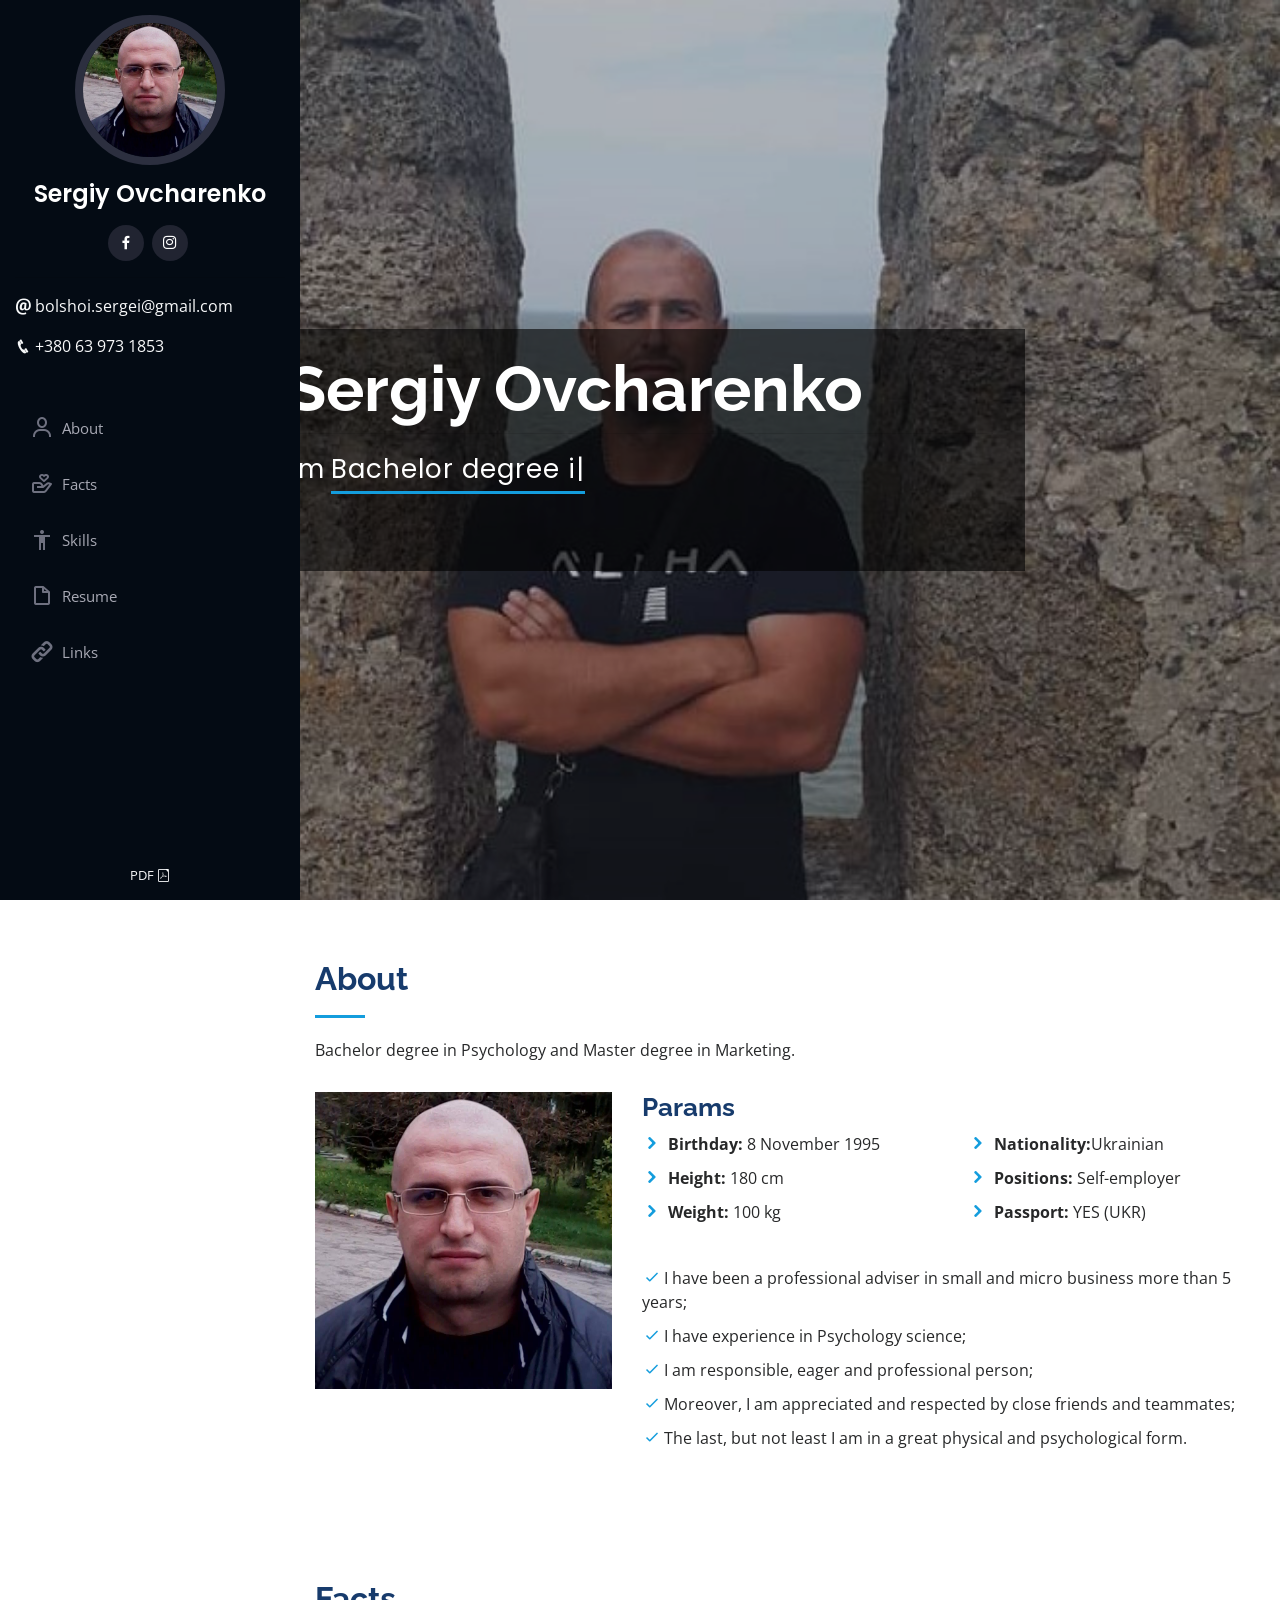
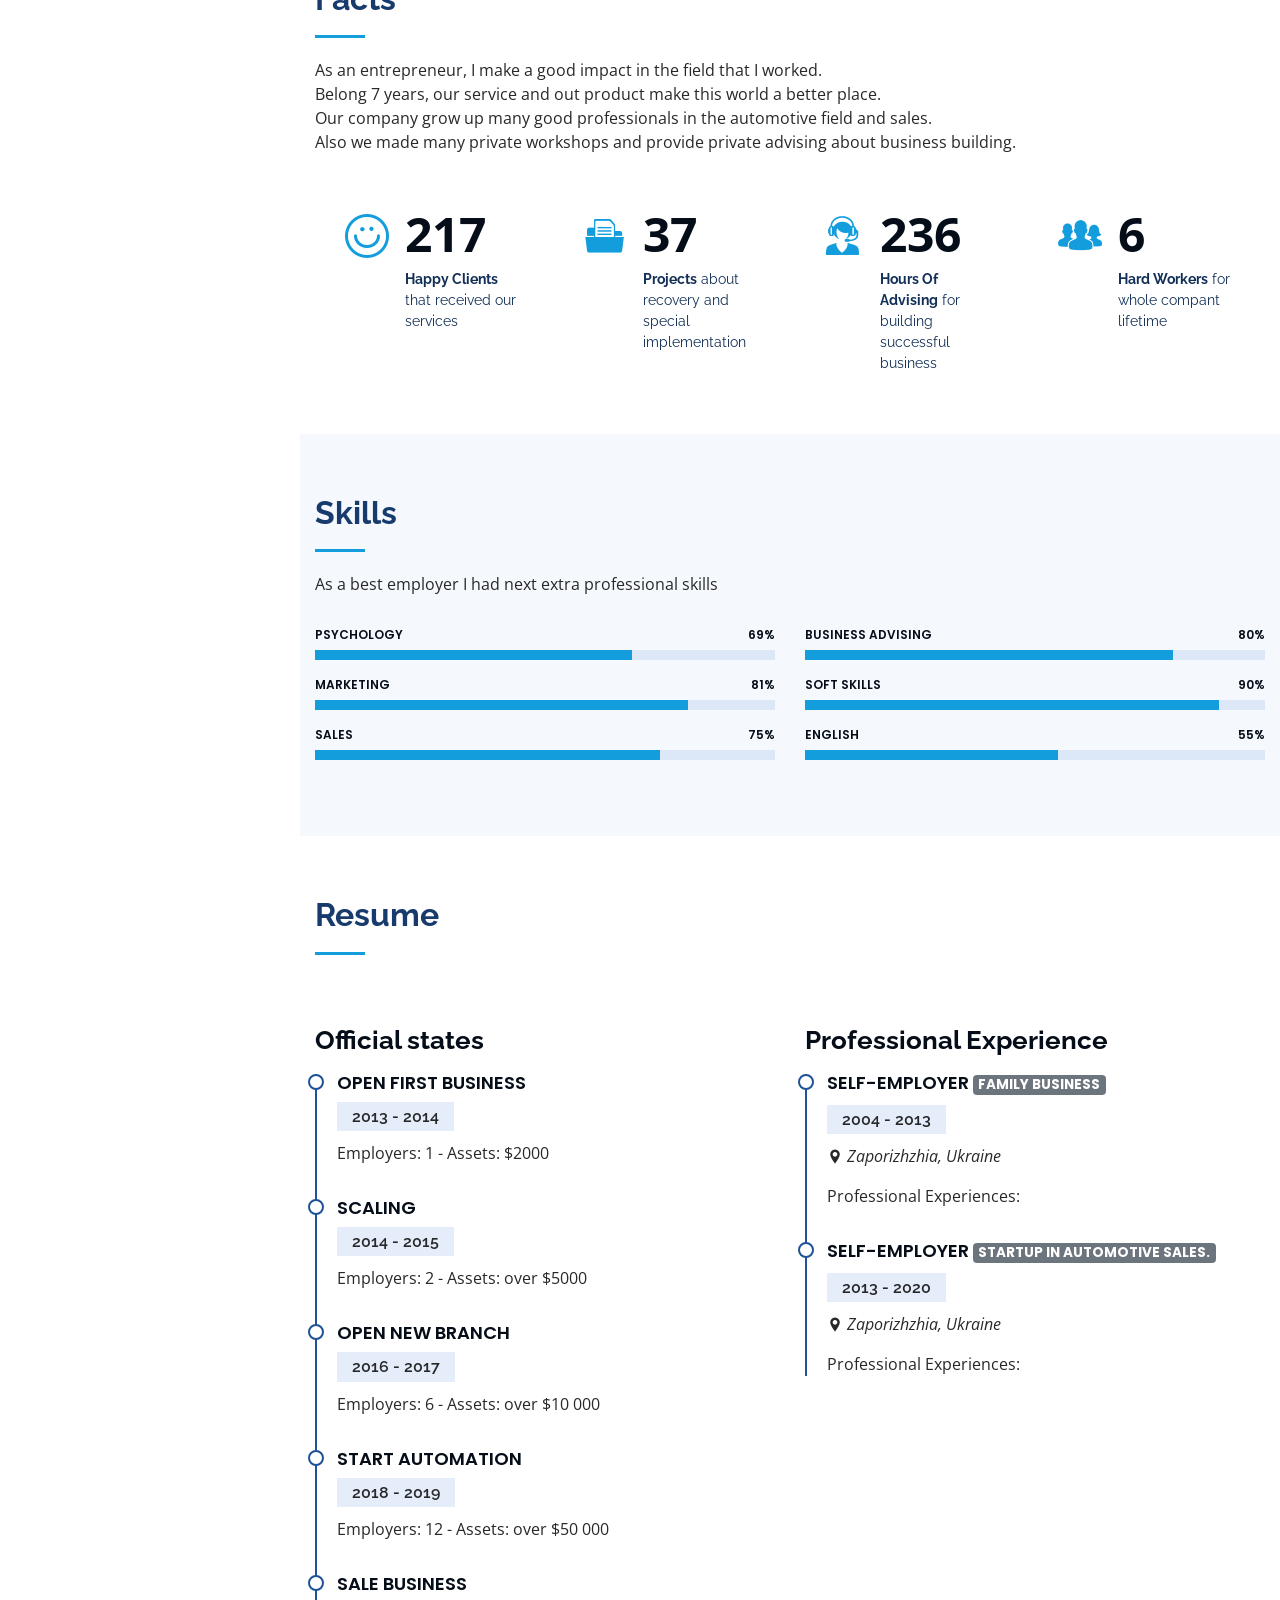
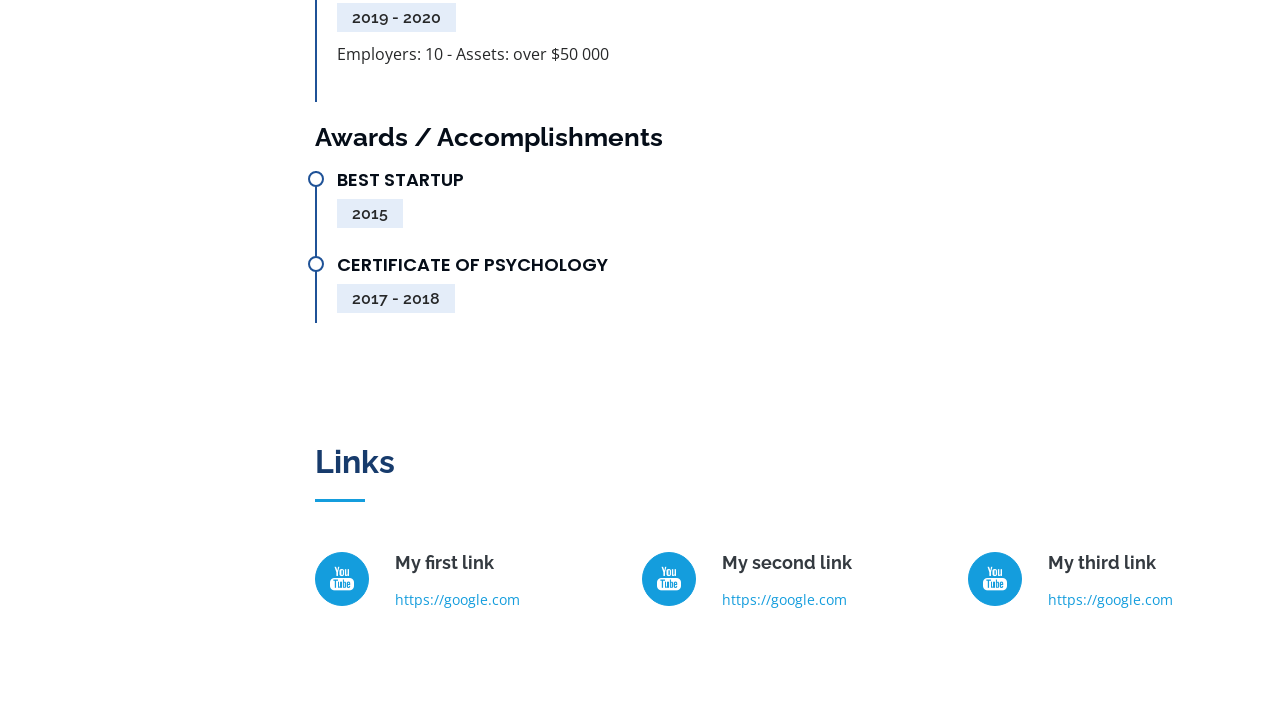
==== commit ed39f60e: "init sergiy" ====
--- a/sergiy/index.html
+++ b/sergiy/index.html
@@ -5,7 +5,7 @@
   <meta charset="utf-8">
   <meta content="width=device-width, initial-scale=1.0" name="viewport">
 
-  <title>Mykola Maliarevych - CV</title>
+  <title>Sergiy Ovcharenko - CV</title>
   <meta content="" name="descriptison">
   <meta content="" name="keywords">
 
@@ -47,15 +47,15 @@
 
       <div class="profile">
         <img src="assets/img/profile-img.jpg" alt="" class="img-fluid rounded-circle">
-        <h1 class="text-light"><a href="index.html">Mykola Maliarevych</a></h1>
+        <h1 class="text-light"><a href="index.html">Sergiy Ovcharenko</a></h1>
         <div class="social-links mt-3 text-center">
-          <a href="https://www.facebook.com/kolya.malyarevich" class="facebook"><i class="bx bxl-facebook"></i></a>
-          <a href="https://www.instagram.com/kolya_maliarevych/" class="instagram"><i class="bx bxl-instagram"></i></a>
+          <a href="https://www.facebook.com/profile.php?id=100022226452163" class="facebook"><i class="bx bxl-facebook"></i></a>
+          <a href="https://www.instagram.com/bolshoi.sergei/" class="instagram"><i class="bx bxl-instagram"></i></a>
           <!-- <a href="#" class="linkedin"><i class="bx bxl-linkedin"></i></a> -->
         </div>
         <div>
-          <p class="text-light"><i class="icofont-ui-email"> </i> <span> kolyamalyarevich15@yandex.ru</span></p>
-          <p class="text-light"><i class="icofont-phone"></i></i> <span> +48660473057</span></p>
+          <p class="text-light"><i class="icofont-ui-email"> </i> <span> bolshoi.sergei@gmail.com</span></p>
+          <p class="text-light"><i class="icofont-phone"></i> <span> +380 63 973 1853</span></p>
         </div>
       </div>
 
@@ -77,7 +77,7 @@
 
       <div class="profile">
         <img src="assets/img/profile-img.jpg" alt="" class="img-fluid rounded-circle">
-        <h1 class="text-light"><a href="index.html">Mykola Maliarevych</a></h1>
+        <h1 class="text-light"><a href="index.html">Sergiy Ovcharenko</a></h1>
         <div class="social-links mt-3 text-center">
           <a href="https://www.facebook.com/kolya.malyarevich" class="facebook"><i class="bx bxl-facebook"></i></a>
           <a href="https://www.instagram.com/kolya_maliarevych/" class="instagram"><i class="bx bxl-instagram"></i></a>
@@ -85,8 +85,8 @@
         </div>
         <hr>
         <div>
-          <p class="text-light"><i class="icofont-ui-email"> </i> <span> kolyamalyarevich15@yandex.ru</span></p>
-          <p class="text-light"><i class="icofont-phone"></i></i> <span> +48660473057</span></p>
+          <p class="text-light"><i class="icofont-ui-email"> </i> <span> bolshoi.sergei@gmail.com</span></p>
+          <p class="text-light"><i class="icofont-phone"></i> <span> +380 63 973 1853</span></p>
         </div>
       </div>
 
@@ -94,6 +94,8 @@
         <ul>
           <!-- <li class="active"><a href="#hero"><i class="bx bx-home"></i> <span>Home</span></a></li>  -->
           <li><a href="#about"><i class="bx bx-user"></i> <span>About</span></a></li>
+          <li><a href="#facts"><i class="bx bx-donate-heart"></i> <span>Facts</span></a></li>
+          <li><a href="#skills"><i class="bx bx-body"></i> <span>Skills</span></a></li>
           <li><a href="#resume"><i class="bx bx-file-blank"></i> <span>Resume</span></a></li>
           <li><a href="#links"><i class="icofont-link"></i> Links</a></li>
 
@@ -107,10 +109,10 @@
   <!-- ======= Hero Section ======= -->
   <section id="hero" class="d-flex flex-column justify-content-center align-items-center">
     <div class="hero-container" data-aos="fade-in">
-      <h1>Mykola Maliarevych</h1>
+      <h1>Sergiy Ovcharenko</h1>
       <hr>
       <!-- <p>I'm <b>Master of Sports professional handball player</b></p> -->
-      <p>I'm <span class="typed" data-typed-items="Master of Sports professional handball player"></span></p>
+      <p>I'm <span class="typed" data-typed-items="Bachelor degree in Psychology and Master degree in Marketing."></span></p>
     </div>
   </section><!-- End Hero -->
 
@@ -122,7 +124,7 @@
 
         <div class="section-title">
           <h2>About</h2>
-          <p>Master of Sports professional handball player</p>
+          <p>Bachelor degree in Psychology and Master degree in Marketing.</p>
         </div>
 
         <div class="row">
@@ -134,23 +136,23 @@
             <div class="row">
               <div class="col-lg-6">
                 <ul>
-                  <li><i class="icofont-rounded-right"></i> <strong>Birthday:</strong> 3 June 1995</li>
-                  <li><i class="icofont-rounded-right"></i> <strong>Height:</strong> 182 cm</li>
-                  <li><i class="icofont-rounded-right"></i> <strong>Weight:</strong> 81 kg</li>
+                  <li><i class="icofont-rounded-right"></i> <strong>Birthday:</strong> 8 November 1995</li>
+                  <li><i class="icofont-rounded-right"></i> <strong>Height:</strong> 180 cm</li>
+                  <li><i class="icofont-rounded-right"></i> <strong>Weight:</strong> 100 kg</li>
                 </ul>
               </div>
               <div class="col-lg-6">
                 <ul>
                   <li><i class="icofont-rounded-right"></i> <strong>Nationality:</strong>Ukrainian</li>
-                  <li><i class="icofont-rounded-right"></i> <strong>Positions:</strong> left wing</li>
+                  <li><i class="icofont-rounded-right"></i> <strong>Positions:</strong> Self-employer</li>
                   <li><i class="icofont-rounded-right"></i> <strong>Passport:</strong> YES (UKR)</li>
                 </ul>
               </div>
             </div>
             <p>
               <ul class="list-group">
-                <li><i class="icofont-check-alt"></i>I have been a professional handball player for 7 years;</li>
-                <li><i class="icofont-check-alt"></i>In 2018 became the Master of Sports of Ukraine;</li>
+                <li><i class="icofont-check-alt"></i>I have been a professional adviser in small and micro business more than 5 years;</li>
+                <li><i class="icofont-check-alt"></i>I have experience in Psychology science;</li>
                 <li><i class="icofont-check-alt"></i>I am responsible, eager and professional person;</li>
                 <li><i class="icofont-check-alt"></i>Moreover, I am appreciated and respected by close friends and teammates;</li>
                 <li><i class="icofont-check-alt"></i>The last, but not least I am in a great physical and psychological form.</li>
@@ -163,14 +165,15 @@
     </section><!-- End About Section -->
 
     <!-- ======= Facts Section ======= -->
-    <!-- <section id="facts" class="facts">
+    <section id="facts" class="facts">
       <div class="container">
 
         <div class="section-title">
           <h2>Facts</h2>
-          <p>Magnam dolores commodi suscipit. Necessitatibus eius consequatur ex aliquid fuga eum quidem. Sit sint
-            consectetur velit. Quisquam quos quisquam cupiditate. Et nemo qui impedit suscipit alias ea. Quia fugiat sit
-            in iste officiis commodi quidem hic quas.</p>
+          <p>As an entrepreneur, I make a good impact in the field that I worked.</p>
+          <p>Belong 7 years, our service and out product make this world a better place.</p>
+          <p>Our company grow up many good professionals in the automotive field and sales.</p>
+          <p>Also we made many private workshops and provide private advising about business building.</p>
         </div>
 
         <div class="row no-gutters">
@@ -178,24 +181,24 @@
           <div class="col-lg-3 col-md-6 d-md-flex align-items-md-stretch" data-aos="fade-up">
             <div class="count-box">
               <i class="icofont-simple-smile"></i>
-              <span data-toggle="counter-up">232</span>
-              <p><strong>Happy Clients</strong> consequuntur quae</p>
+              <span data-toggle="counter-up">517</span>
+              <p><strong>Happy Clients</strong> that received our services</p>
             </div>
           </div>
 
           <div class="col-lg-3 col-md-6 d-md-flex align-items-md-stretch" data-aos="fade-up" data-aos-delay="100">
             <div class="count-box">
               <i class="icofont-document-folder"></i>
-              <span data-toggle="counter-up">521</span>
-              <p><strong>Projects</strong> adipisci atque cum quia aut</p>
+              <span data-toggle="counter-up">87</span>
+              <p><strong>Projects</strong> about recovery and special implementation</p>
             </div>
           </div>
 
           <div class="col-lg-3 col-md-6 d-md-flex align-items-md-stretch" data-aos="fade-up" data-aos-delay="200">
             <div class="count-box">
               <i class="icofont-live-support"></i>
-              <span data-toggle="counter-up">1,463</span>
-              <p><strong>Hours Of Support</strong> aut commodi quaerat</p>
+              <span data-toggle="counter-up">563</span>
+              <p><strong>Hours Of Advising</strong> for building successful business</p>
             </div>
           </div>
 
@@ -203,25 +206,23 @@
             <div class="count-box">
               <i class="icofont-users-alt-5"></i>
               <span data-toggle="counter-up">15</span>
-              <p><strong>Hard Workers</strong> rerum asperiores dolor</p>
-            </div>
-          </div>
-
-        </div>
-
-      </div>
-    </section> -->
+              <p><strong>Hard Workers</strong> for whole compant lifetime</p>
+            </div>
+          </div>
+
+        </div>
+
+      </div>
+    </section>
     <!-- End Facts Section -->
 
     <!-- ======= Skills Section ======= -->
-    <!-- <section id="skills" class="skills section-bg">
+    <section id="skills" class="skills section-bg">
       <div class="container">
 
         <div class="section-title">
           <h2>Skills</h2>
-          <p>Magnam dolores commodi suscipit. Necessitatibus eius consequatur ex aliquid fuga eum quidem. Sit sint
-            consectetur velit. Quisquam quos quisquam cupiditate. Et nemo qui impedit suscipit alias ea. Quia fugiat sit
-            in iste officiis commodi quidem hic quas.</p>
+          <p>As a best employer I had next extra professional skills</p>
         </div>
 
         <div class="row skills-content">
@@ -229,15 +230,43 @@
           <div class="col-lg-6" data-aos="fade-up">
 
             <div class="progress">
-              <span class="skill">HTML <i class="val">100%</i></span>
+              <span class="skill">Psychology <i class="val">69%</i></span>
               <div class="progress-bar-wrap">
-                <div class="progress-bar" role="progressbar" aria-valuenow="100" aria-valuemin="0" aria-valuemax="100">
+                <div class="progress-bar" role="progressbar" aria-valuenow="69" aria-valuemin="0" aria-valuemax="100">
                 </div>
               </div>
             </div>
 
             <div class="progress">
-              <span class="skill">CSS <i class="val">90%</i></span>
+              <span class="skill">Marketing <i class="val">81%</i></span>
+              <div class="progress-bar-wrap">
+                <div class="progress-bar" role="progressbar" aria-valuenow="81" aria-valuemin="0" aria-valuemax="100">
+                </div>
+              </div>
+            </div>
+
+            <div class="progress">
+              <span class="skill">Sales <i class="val">75%</i></span>
+              <div class="progress-bar-wrap">
+                <div class="progress-bar" role="progressbar" aria-valuenow="75" aria-valuemin="0" aria-valuemax="100">
+                </div>
+              </div>
+            </div>
+
+          </div>
+
+          <div class="col-lg-6" data-aos="fade-up" data-aos-delay="100">
+
+            <div class="progress">
+              <span class="skill">Business advising <i class="val">80%</i></span>
+              <div class="progress-bar-wrap">
+                <div class="progress-bar" role="progressbar" aria-valuenow="80" aria-valuemin="0" aria-valuemax="100">
+                </div>
+              </div>
+            </div>
+
+            <div class="progress">
+              <span class="skill">Soft skills <i class="val">90%</i></span>
               <div class="progress-bar-wrap">
                 <div class="progress-bar" role="progressbar" aria-valuenow="90" aria-valuemin="0" aria-valuemax="100">
                 </div>
@@ -245,35 +274,7 @@
             </div>
 
             <div class="progress">
-              <span class="skill">JavaScript <i class="val">75%</i></span>
-              <div class="progress-bar-wrap">
-                <div class="progress-bar" role="progressbar" aria-valuenow="75" aria-valuemin="0" aria-valuemax="100">
-                </div>
-              </div>
-            </div>
-
-          </div>
-
-          <div class="col-lg-6" data-aos="fade-up" data-aos-delay="100">
-
-            <div class="progress">
-              <span class="skill">PHP <i class="val">80%</i></span>
-              <div class="progress-bar-wrap">
-                <div class="progress-bar" role="progressbar" aria-valuenow="80" aria-valuemin="0" aria-valuemax="100">
-                </div>
-              </div>
-            </div>
-
-            <div class="progress">
-              <span class="skill">WordPress/CMS <i class="val">90%</i></span>
-              <div class="progress-bar-wrap">
-                <div class="progress-bar" role="progressbar" aria-valuenow="90" aria-valuemin="0" aria-valuemax="100">
-                </div>
-              </div>
-            </div>
-
-            <div class="progress">
-              <span class="skill">Photoshop <i class="val">55%</i></span>
+              <span class="skill">English <i class="val">55%</i></span>
               <div class="progress-bar-wrap">
                 <div class="progress-bar" role="progressbar" aria-valuenow="55" aria-valuemin="0" aria-valuemax="100">
                 </div>
@@ -285,7 +286,7 @@
         </div>
 
       </div>
-    </section> -->
+    </section>
     <!-- End Skills Section -->
 
     <!-- ======= Resume Section ======= -->
@@ -302,95 +303,54 @@
 
             <h3 class="resume-title">Official states</h3>
             <div class="resume-item">
-              <h4>Ukrainian Super league</h4>
+              <h4>Open first business</h4>
               <h5>2013 - 2014</h5>
-              <p>Scored goals: 41 goals in 15 match</p>
-            </div>
-            <div class="resume-item">
-              <h4>Champion of Moldova</h4>
+              <p>Employers: 1 - Assets: $2000</p>
+            </div>
+            <div class="resume-item">
+              <h4>Scaling</h4>
               <h5>2014 - 2015</h5>
-              <p><b>Scored goals: 67 goals in 26 match</b></p>
-            </div>
-            <div class="resume-item">
-              <h4>Ukrainian Super league</h4>
+              <p>Employers: 2 - Assets: over $5000</p>
+            </div>
+            <div class="resume-item">
+              <h4>Open new branch</h4>
               <h5>2016 - 2017</h5>
-              <p><b>Scored goals: 103 goals in 22 match</b></p>
-            </div>
-            <div class="resume-item">
-              <h4>Ukrainian Super league</h4>
-              <h5>2017 - 2018</h5>
-              <p><b>Scored goals: 192 goals in 30 match</b></p>
-            </div>
-            <div class="resume-item">
-              <h4>Poland first league</h4>
+              <p>Employers: 6 - Assets: over $10 000</p>
+            </div>
+            <div class="resume-item">
+              <h4>Start Automation</h4>
               <h5>2018 - 2019</h5>
-              <p><b>Scored goals: 125 goals in 20 match</b></p>
-            </div>
-            <div class="resume-item">
-              <h4>PGNiG Superliga</h4>
+              <p>Employers: 12 - Assets: over $50 000</p>
+            </div>
+            <div class="resume-item">
+              <h4>Sale business</h4>
               <h5>2019 - 2020</h5>
-              <p><b>Scored goals: 21 goals in 7 match</b></p>
+              <p>Employers: 10 - Assets: over $50 000</p>
             </div>
             
             <h3 class="resume-title">Awards / Accomplishments</h3>
             <div class="resume-item">
-              <h4>Champion of Moldova</h4>
-              <h5>2013 - 2014</h5>
-            </div>
-            <div class="resume-item">
-              <h4>Winner of the Cup of Moldova</h4>
-              <h5>2014 - 2015</h5>
-            </div>
-            <div class="resume-item">
-              <h4>Bronze medallist of Ukraine Cup</h4>
-              <h5>2016 - 2017</h5>
-            </div>
-            <div class="resume-item">
-              <h4>Bronze medallist of Ukraine championship</h4>
-              <h5>2017 - 2018</h5>
-            </div>
-            <div class="resume-item">
-              <h4>Bronze medallist of Ukraine Cup</h4>
+              <h4>Best startup</h4>
+              <h5>2015</h5>
+            </div>
+            <div class="resume-item">
+              <h4>Certificate of Psychology</h4>
               <h5>2017 - 2018</h5>
             </div>
           </div>
           <div class="col-lg-6" data-aos="fade-left" data-aos-delay="100">
             <h3 class="resume-title">Professional Experience</h3>
             <div class="resume-item">
-              <h4>Graduate School of Handballt <span class="badge badge-secondary">ZTR</span></h4>
+              <h4>Self-employer <span class="badge badge-secondary">Family business</span></h4>
               <h5>2004 - 2013</h5>
               <p><i class="icofont-location-pin"></i> <em> Zaporizhzhia, Ukraine</em></p>
-              <p>Professional Experiences: a graduate school of handball ZTR</p>
-            </div>
-            <div class="resume-item">
-              <h4>Season Played in Handball club <span class="badge badge-secondary">Polytechnic</span></h4>
-              <h5>2013 - 2014</h5>
-              <p><i class="icofont-location-pin"></i> <em> Donetsk, Ukraine</em></p>
-              <p>Season played in Handball club - "Polytechnic"</p>
-            </div>
-            <div class="resume-item">
-              <h4>Season Played in Handball club <span class="badge badge-secondary">Olympus - 85</span></h4>
-              <h5>2014 - 2016</h5>
-              <p><i class="icofont-location-pin"></i> <em> Chisinau, Moldova</em></p>
-              <p>Season played in Handball club . "Olympus - 85"</p>
-            </div>
-            <div class="resume-item">
-              <h4>Player in Handball club <span class="badge badge-secondary">Donbass</span></h4>
-              <h5>2016 - 2018</h5>
-              <p><i class="icofont-location-pin"></i> <em> Ukraine</em></p>
-              <p>Player in Handball club - "Donbass"</p>
-            </div>
-            <div class="resume-item">
-              <h4>Player in Handball club <span class="badge badge-secondary">KSPR Gwardia Koszalin</span></h4>
-              <h5>2018 - 2019</h5>
-              <p><i class="icofont-location-pin"></i> <em> Koszalin, Poland</em></p>
-              <p>Left wing, KSPR Gwardia Koszalin</p>
-            </div>
-            <div class="resume-item">
-              <h4>Player in Handball club <span class="badge badge-secondary">Energa MKS</span></h4>
-              <h5>2019 - Present</h5>
-              <p><i class="icofont-location-pin"></i> <em> Kalisz, Poland</em></p>
-              <p>Left wing, Energa MKS</p>
+              <p>Professional Experiences: </p>
+            </div>
+            <div class="resume-item">
+              <h4>Self-employer <span class="badge badge-secondary">Startup in automotive sales.</span></h4>
+              <h5>2013 - 2020</h5>
+              <p><i class="icofont-location-pin"></i> <em> Zaporizhzhia, Ukraine</em></p>
+              <p>Professional Experiences: </p>
             </div>
           </div>
         </div>
@@ -526,19 +486,19 @@
 
         <div class="row">
           <div class="col-lg-4 col-md-6 icon-box" data-aos="fade-up">
-            <a href="https://youtu.be/w5t3Q1oiPIw"><div class="icon"><i class="icofont-brand-youtube"></i></div></a>
-            <h4 class="title"><a href="https://youtu.be/w5t3Q1oiPIw">Poland 2019-2020</a></h4>
-            <p class="description"><a href="https://youtu.be/w5t3Q1oiPIw">https://youtu.be/w5t3Q1oiPIw</a></p>
+            <a href="https://google.com"><div class="icon"><i class="icofont-brand-youtube"></i></div></a>
+            <h4 class="title"><a href="https://google.com">My first link</a></h4>
+            <p class="description"><a href="https://google.com">https://google.com</a></p>
           </div>
           <div class="col-lg-4 col-md-6 icon-box" data-aos="fade-up">
-            <a href="https://youtu.be/A5brENPmSu8"><div class="icon"><i class="icofont-brand-youtube"></i></div></a>
-            <h4 class="title"><a href="https://youtu.be/A5brENPmSu8">Poland 2018-2019</a></h4>
-            <p class="description"><a href="https://youtu.be/A5brENPmSu8">https://youtu.be/A5brENPmSu8</a></p>
-          </div>
-          <div class="col-lg-4 col-md-6 icon-box" data-aos="fade-up" data-aos-delay="100">
-            <a href="https://drive.google.com/file/d/1r4r_bP-ikAL0Kh9dZ_wuGrjnij2tHW_I/view?usp=sharing"></a><div class="icon"><i class="icofont-document-folder"></i></div><a href="https://drive.google.com/file/d/1r4r_bP-ikAL0Kh9dZ_wuGrjnij2tHW_I/view?usp=sharing"></a>
-            <h4 class="title"><a href="https://drive.google.com/file/d/1r4r_bP-ikAL0Kh9dZ_wuGrjnij2tHW_I/view?usp=sharing">Google Docs</a></h4>
-            <p class="description"><a href="https://drive.google.com/file/d/1r4r_bP-ikAL0Kh9dZ_wuGrjnij2tHW_I/view?usp=sharing">https://drive.google.com/file/d/1r4r_bP-ikAL0Kh9dZ_wuGrjnij2tHW_I/view?usp=sharing</a></p>
+            <a href="https://google.com"><div class="icon"><i class="icofont-brand-youtube"></i></div></a>
+            <h4 class="title"><a href="https://google.com">My second link</a></h4>
+            <p class="description"><a href="https://google.com">https://google.com</a></p>
+          </div>
+          <div class="col-lg-4 col-md-6 icon-box" data-aos="fade-up">
+            <a href="https://google.com"><div class="icon"><i class="icofont-brand-youtube"></i></div></a>
+            <h4 class="title"><a href="https://google.com">My third link</a></h4>
+            <p class="description"><a href="https://google.com">https://google.com</a></p>
           </div>
         </div>
 
